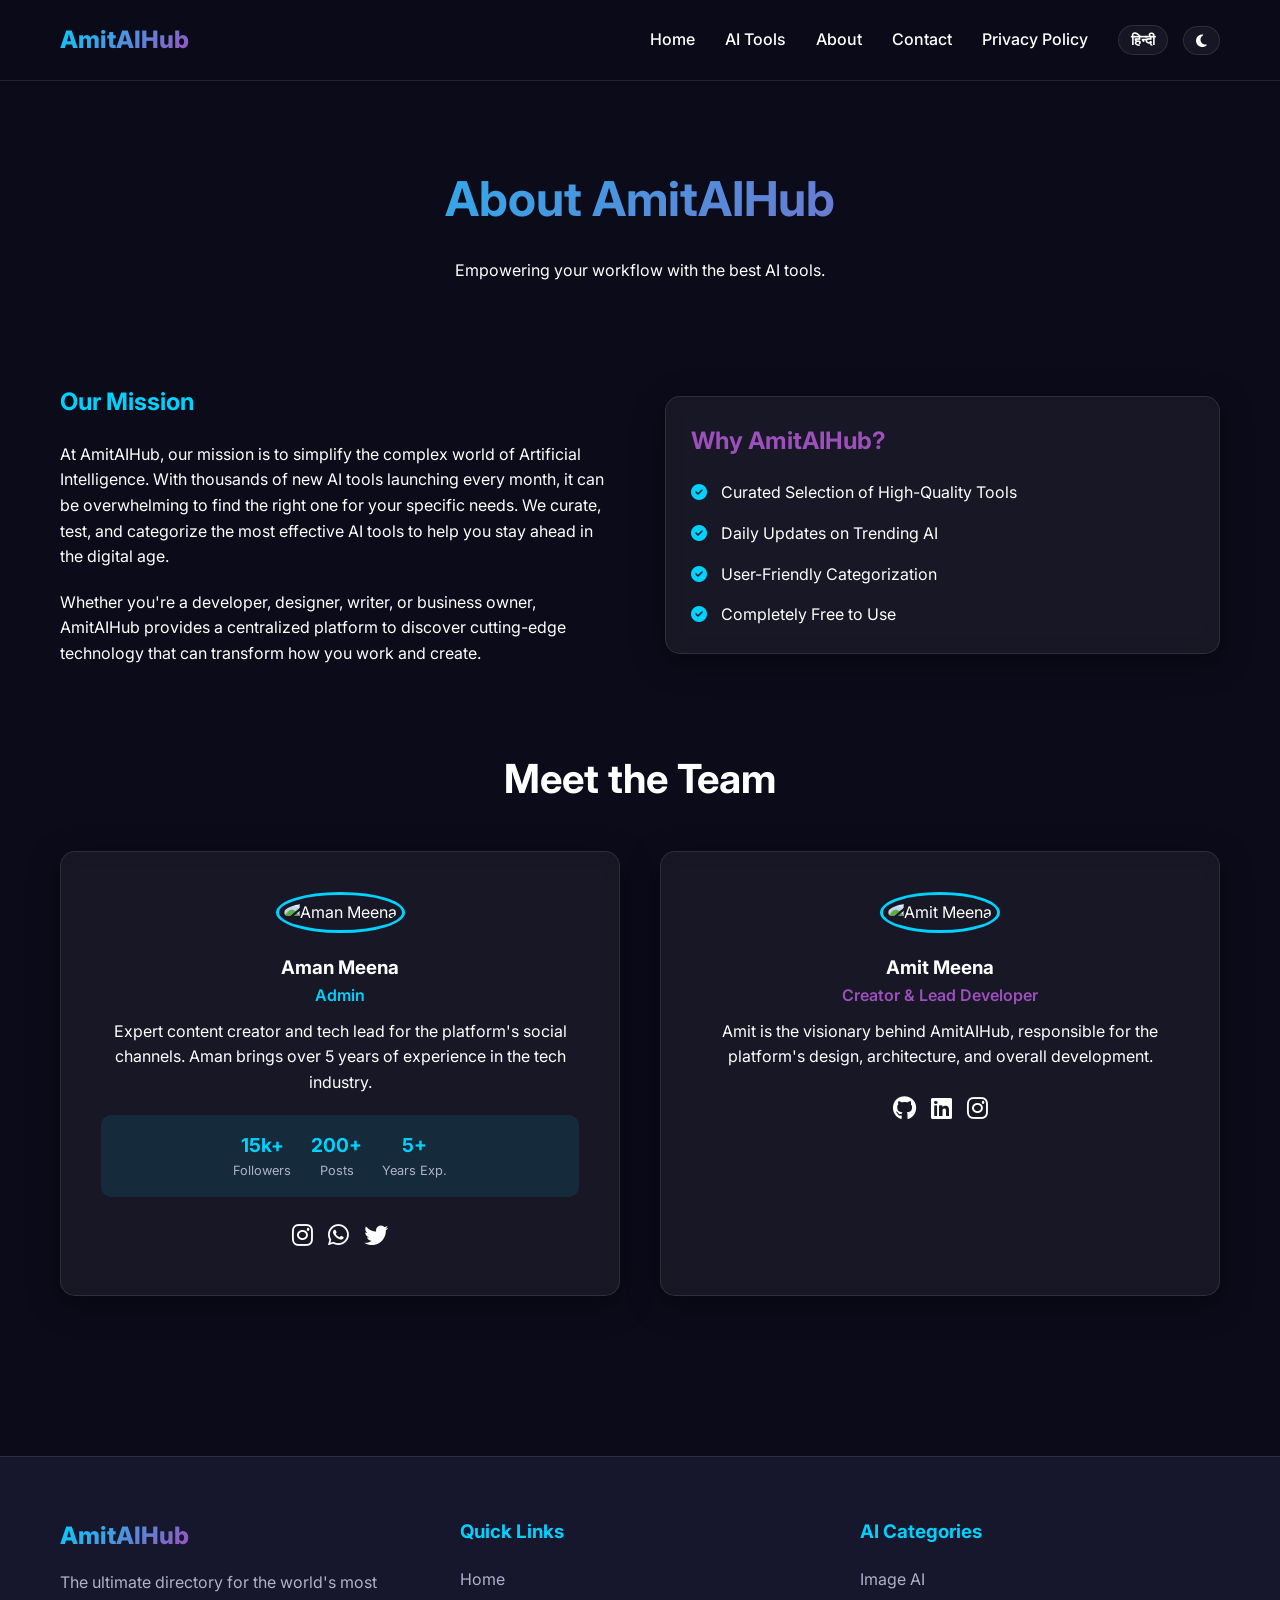
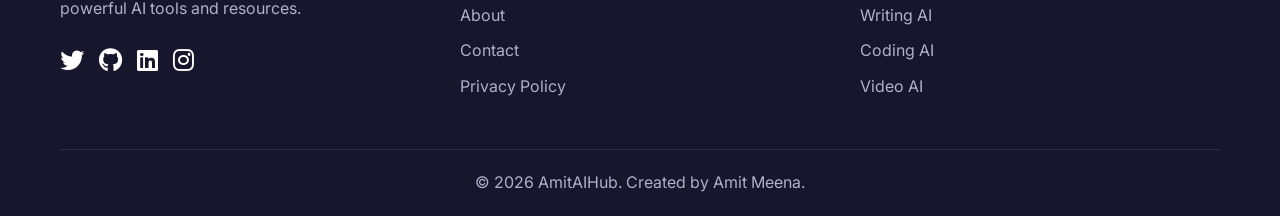
==== about.html @ 53f92e40 "feat: implement AmitAIHub platform with futuristic UI and bilingual support - Create 4-page director" ====
<!DOCTYPE html>
<html lang="en">
<head>
    <meta charset="UTF-8">
    <meta name="viewport" content="width=device-width, initial-scale=1.0">
    <title>About Us - AmitAIHub</title>
    <link rel="stylesheet" href="style.css">
    <link rel="stylesheet" href="https://cdnjs.cloudflare.com/ajax/libs/font-awesome/6.4.0/css/all.min.css">
    <link href="https://fonts.googleapis.com/css2?family=Inter:wght@400;500;600;700;800&display=swap" rel="stylesheet">
</head>
<body>
    <header>
        <div class="container">
            <nav>
                <a href="index.html" class="logo">AmitAIHub</a>
                <div class="nav-links" id="navLinks">
                    <a href="index.html" data-i18n="nav-home">Home</a>
                    <a href="index.html#tools" data-i18n="nav-tools">AI Tools</a>
                    <a href="about.html" data-i18n="nav-about">About</a>
                    <a href="contact.html" data-i18n="nav-contact">Contact</a>
                    <a href="privacy.html" data-i18n="nav-privacy">Privacy Policy</a>
                    <div class="nav-actions">
                        <button class="lang-toggle" id="langToggle">हिन्दी</button>
                        <button class="theme-toggle" id="themeToggle">
                            <i class="fas fa-moon"></i>
                        </button>
                    </div>
                </div>
                <button class="mobile-menu-btn" id="menuBtn">
                    <i class="fas fa-bars"></i>
                </button>
            </nav>
        </div>
    </header>

    <main>
        <section class="page-header">
            <div class="container">
                <h1 data-i18n="about-h1">About AmitAIHub</h1>
                <p data-i18n="about-p">Empowering your workflow with the best AI tools.</p>
            </div>
        </section>

        <section class="section-content">
            <div class="container">
                <div class="about-grid">
                    <div class="about-text">
                        <h2 style="margin-bottom: 20px; color: var(--accent-blue);" data-i18n="mission-h2">Our Mission</h2>
                        <p style="margin-bottom: 20px;" data-i18n="mission-p1">At AmitAIHub, our mission is to simplify the complex world of Artificial Intelligence. With thousands of new AI tools launching every month, it can be overwhelming to find the right one for your specific needs. We curate, test, and categorize the most effective AI tools to help you stay ahead in the digital age.</p>
                        <p data-i18n="mission-p2">Whether you're a developer, designer, writer, or business owner, AmitAIHub provides a centralized platform to discover cutting-edge technology that can transform how you work and create.</p>
                    </div>
                    <div class="glass-card">
                        <h2 style="margin-bottom: 20px; color: var(--accent-purple);" data-i18n="why-h2">Why AmitAIHub?</h2>
                        <ul style="list-style: none;">
                            <li style="margin-bottom: 15px;"><i class="fas fa-check-circle" style="color: var(--accent-blue); margin-right: 10px;"></i> <span data-i18n="why-li1">Curated Selection of High-Quality Tools</span></li>
                            <li style="margin-bottom: 15px;"><i class="fas fa-check-circle" style="color: var(--accent-blue); margin-right: 10px;"></i> <span data-i18n="why-li2">Daily Updates on Trending AI</span></li>
                            <li style="margin-bottom: 15px;"><i class="fas fa-check-circle" style="color: var(--accent-blue); margin-right: 10px;"></i> <span data-i18n="why-li3">User-Friendly Categorization</span></li>
                            <li><i class="fas fa-check-circle" style="color: var(--accent-blue); margin-right: 10px;"></i> <span data-i18n="why-li4">Completely Free to Use</span></li>
                        </ul>
                    </div>
                </div>

                <h2 style="text-align: center; margin-top: 80px; margin-bottom: 40px; font-size: 2.5rem;" data-i18n="creator-h2">Meet the Team</h2>
                <div class="team-grid">
                    <!-- Admin: Aman Meena -->
                    <div class="creator-card glass-card">
                        <img src="https://raw.githubusercontent.com/Amitmeena55/Aman-Meena-/main/Technical_01.jpg" alt="Aman Meena" class="creator-img">
                        <h3>Aman Meena</h3>
                        <p style="color: var(--accent-blue); font-weight: 600; margin-bottom: 10px;" data-i18n="admin-role">Admin</p>
                        <p>Expert content creator and tech lead for the platform's social channels. Aman brings over 5 years of experience in the tech industry.</p>
                        <div class="stats-box">
                            <div class="stat-item">
                                <strong>15k+</strong>
                                <span>Followers</span>
                            </div>
                            <div class="stat-item">
                                <strong>200+</strong>
                                <span>Posts</span>
                            </div>
                            <div class="stat-item">
                                <strong>5+</strong>
                                <span>Years Exp.</span>
                            </div>
                        </div>
                        <div class="social-icons" style="justify-content: center; margin-top: 20px;">
                            <a href="https://www.instagram.com/_technical_01?igsh=MTdydjJkbWl3Y3ppeg==" target="_blank"><i class="fab fa-instagram"></i></a>
                            <a href="https://whatsapp.com/channel/0029VaDFCbF9hXFDBUx8fe3E" target="_blank"><i class="fab fa-whatsapp"></i></a>
                            <a href="#"><i class="fab fa-twitter"></i></a>
                        </div>
                    </div>

                    <!-- Creator: Amit Meena -->
                    <div class="creator-card glass-card">
                        <img src="https://raw.githubusercontent.com/Amitmeena55/Aman-Meena-/main/Amit%20meena.jpg" alt="Amit Meena" class="creator-img">
                        <h3>Amit Meena</h3>
                        <p style="color: var(--accent-purple); font-weight: 600; margin-bottom: 10px;" data-i18n="creator-role">Creator & Lead Developer</p>
                        <p>Amit is the visionary behind AmitAIHub, responsible for the platform's design, architecture, and overall development.</p>
                        <div class="social-icons" style="justify-content: center; margin-top: 20px;">
                            <a href="#"><i class="fab fa-github"></i></a>
                            <a href="#"><i class="fab fa-linkedin"></i></a>
                            <a href="#"><i class="fab fa-instagram"></i></a>
                        </div>
                    </div>
                </div>
            </div>
        </section>
    </main>

    <footer>
        <div class="container">
            <div class="footer-content">
                <div class="footer-section">
                    <a href="index.html" class="logo">AmitAIHub</a>
                    <p style="margin-top: 15px; color: var(--text-muted);" data-i18n="footer-desc">The ultimate directory for the world's most powerful AI tools and resources.</p>
                    <div class="social-icons">
                        <a href="#"><i class="fab fa-twitter"></i></a>
                        <a href="#"><i class="fab fa-github"></i></a>
                        <a href="#"><i class="fab fa-linkedin"></i></a>
                        <a href="#"><i class="fab fa-instagram"></i></a>
                    </div>
                </div>
                <div class="footer-section">
                    <h3 data-i18n="footer-quick">Quick Links</h3>
                    <ul>
                        <li><a href="index.html" data-i18n="nav-home">Home</a></li>
                        <li><a href="about.html" data-i18n="nav-about">About Us</a></li>
                        <li><a href="contact.html" data-i18n="nav-contact">Contact Us</a></li>
                        <li><a href="privacy.html" data-i18n="nav-privacy">Privacy Policy</a></li>
                    </ul>
                </div>
                <div class="footer-section">
                    <h3 data-i18n="footer-categories">AI Categories</h3>
                    <ul>
                        <li><a href="index.html#tools" data-i18n="cat-image">Image AI</a></li>
                        <li><a href="index.html#tools" data-i18n="cat-writing">Writing AI</a></li>
                        <li><a href="index.html#tools" data-i18n="cat-coding">Coding AI</a></li>
                        <li><a href="index.html#tools" data-i18n="cat-video">Video AI</a></li>
                    </ul>
                </div>
            </div>
            <div class="copyright">
                <p data-i18n="copyright">© 2026 AmitAIHub. Created by Amit Meena.</p>
            </div>
        </div>
    </footer>

    <script src="script.js"></script>
</body>
</html>
---- style.css ----
:root {
    /* Dark Theme (Default) */
    --primary-bg-rgb: 11, 11, 26;
    --primary-bg: rgb(var(--primary-bg-rgb));
    --secondary-bg: #16162d;
    --accent-blue-rgb: 0, 210, 255;
    --accent-blue: rgb(var(--accent-blue-rgb));
    --accent-purple: #9d50bb;
    --text-main: #ffffff;
    --text-muted: #b0b0cc;
    --glass-bg: rgba(255, 255, 255, 0.05);
    --glass-border: rgba(255, 255, 255, 0.1);
    --card-shadow: 0 8px 32px 0 rgba(0, 0, 0, 0.37);
    --neon-gradient: linear-gradient(135deg, var(--accent-blue), var(--accent-purple));
    --transition: all 0.3s ease;
}

[data-theme="light"] {
    --primary-bg-rgb: 248, 249, 250;
    --primary-bg: rgb(var(--primary-bg-rgb));
    --secondary-bg: #ffffff;
    --accent-blue-rgb: 0, 123, 255;
    --accent-blue: rgb(var(--accent-blue-rgb));
    --accent-purple: #6f42c1;
    --text-main: #212529;
    --text-muted: #6c757d;
    --glass-bg: rgba(0, 0, 0, 0.05);
    --glass-border: rgba(0, 0, 0, 0.1);
    --card-shadow: 0 8px 32px 0 rgba(31, 38, 135, 0.15);
}

* {
    margin: 0;
    padding: 0;
    box-sizing: border-box;
    font-family: 'Inter', -apple-system, BlinkMacSystemFont, 'Segoe UI', Roboto, sans-serif;
}

html {
    scroll-behavior: smooth;
}

body {
    background-color: var(--primary-bg);
    color: var(--text-main);
    line-height: 1.6;
    transition: background-color 0.3s, color 0.3s;
    overflow-x: hidden;
}

/* Animations */
@keyframes fadeInUp {
    from {
        opacity: 0;
        transform: translateY(20px);
    }
    to {
        opacity: 1;
        transform: translateY(0);
    }
}

/* Utilities */
.container {
    max-width: 1200px;
    margin: 0 auto;
    padding: 0 20px;
}

.btn {
    padding: 10px 25px;
    border-radius: 50px;
    border: none;
    cursor: pointer;
    font-weight: 600;
    transition: var(--transition);
    text-decoration: none;
    display: inline-block;
}

.btn-primary {
    background: var(--neon-gradient);
    color: white;
}

.btn-primary:hover {
    box-shadow: 0 0 15px var(--accent-blue);
    transform: translateY(-2px);
}

.btn-outline {
    background: transparent;
    border: 2px solid var(--accent-blue);
    color: var(--accent-blue);
}

.btn-outline:hover {
    background: var(--accent-blue);
    color: white;
}

.glass-card {
    background: var(--glass-bg);
    backdrop-filter: blur(10px);
    -webkit-backdrop-filter: blur(10px);
    border: 1px solid var(--glass-border);
    border-radius: 15px;
    padding: 25px;
    box-shadow: var(--card-shadow);
    transition: var(--transition);
}

/* Navbar */
header {
    position: sticky;
    top: 0;
    z-index: 1000;
    background: rgba(var(--primary-bg-rgb), 0.8);
    backdrop-filter: blur(15px);
    -webkit-backdrop-filter: blur(15px);
    border-bottom: 1px solid var(--glass-border);
}

nav {
    height: 80px;
    display: flex;
    justify-content: space-between;
    align-items: center;
}

.logo {
    font-size: 1.5rem;
    font-weight: 800;
    background: var(--neon-gradient);
    -webkit-background-clip: text;
    -webkit-text-fill-color: transparent;
    text-decoration: none;
}

.nav-links {
    display: flex;
    gap: 30px;
    align-items: center;
}

.nav-links a {
    text-decoration: none;
    color: var(--text-main);
    font-weight: 500;
    transition: var(--transition);
}

.nav-links a:hover {
    color: var(--accent-blue);
}

.nav-actions {
    display: flex;
    align-items: center;
    gap: 15px;
}

.theme-toggle, .lang-toggle {
    background: var(--glass-bg);
    border: 1px solid var(--glass-border);
    color: var(--text-main);
    cursor: pointer;
    padding: 5px 12px;
    border-radius: 20px;
    font-size: 0.9rem;
    font-weight: 600;
    transition: var(--transition);
}

.theme-toggle:hover, .lang-toggle:hover {
    background: var(--accent-blue);
    color: white;
}

.mobile-menu-btn {
    display: none;
    font-size: 1.5rem;
    background: none;
    border: none;
    color: var(--text-main);
    cursor: pointer;
}

/* Footer */
footer {
    background: var(--secondary-bg);
    padding: 60px 0 20px;
    margin-top: 100px;
    border-top: 1px solid var(--glass-border);
}

.footer-content {
    display: grid;
    grid-template-columns: repeat(auto-fit, minmax(250px, 1fr));
    gap: 40px;
    margin-bottom: 40px;
}

.footer-section h3 {
    margin-bottom: 20px;
    color: var(--accent-blue);
}

.footer-section ul {
    list-style: none;
}

.footer-section ul li {
    margin-bottom: 10px;
}

.footer-section ul li a {
    color: var(--text-muted);
    text-decoration: none;
    transition: var(--transition);
}

.footer-section ul li a:hover {
    color: var(--accent-purple);
    padding-left: 5px;
}

.social-icons {
    display: flex;
    gap: 15px;
    margin-top: 20px;
}

.social-icons a {
    color: var(--text-main);
    font-size: 1.5rem;
    transition: var(--transition);
}

.social-icons a:hover {
    color: var(--accent-blue);
    transform: scale(1.2);
}

.copyright {
    text-align: center;
    padding-top: 20px;
    border-top: 1px solid var(--glass-border);
    color: var(--text-muted);
}

/* Hero Section */
.hero {
    padding: 100px 0 60px;
    text-align: center;
    background: radial-gradient(circle at center, rgba(157, 80, 187, 0.1) 0%, transparent 70%);
}

.hero h1 {
    font-size: 3.5rem;
    margin-bottom: 20px;
    animation: fadeInUp 0.8s ease-out;
}

.hero p {
    font-size: 1.2rem;
    color: var(--text-muted);
    max-width: 700px;
    margin: 0 auto 40px;
    animation: fadeInUp 1s ease-out;
}

/* Search Bar */
.search-container {
    max-width: 600px;
    margin: 0 auto 60px;
    position: relative;
    animation: fadeInUp 1.2s ease-out;
}

.search-container input {
    width: 100%;
    padding: 15px 25px;
    border-radius: 50px;
    border: 1px solid var(--glass-border);
    background: var(--glass-bg);
    color: var(--text-main);
    font-size: 1.1rem;
    outline: none;
    transition: var(--transition);
}

.search-container input:focus {
    border-color: var(--accent-blue);
    box-shadow: 0 0 15px rgba(0, 210, 255, 0.3);
}

/* Category Filter */
.categories {
    display: flex;
    flex-wrap: wrap;
    justify-content: center;
    gap: 10px;
    margin-bottom: 60px;
}

.category-btn {
    padding: 8px 15px;
    border-radius: 20px;
    border: 1px solid var(--glass-border);
    background: var(--glass-bg);
    color: var(--text-main);
    cursor: pointer;
    font-size: 0.9rem;
    transition: var(--transition);
}

.category-btn.active, .category-btn:hover {
    background: var(--neon-gradient);
    border-color: transparent;
    color: white;
}

/* Tool Grid */
.tool-grid {
    display: grid;
    grid-template-columns: repeat(auto-fill, minmax(300px, 1fr));
    gap: 30px;
    margin-bottom: 80px;
}

.tool-card {
    position: relative;
    overflow: hidden;
}

.tool-badge {
    position: absolute;
    top: 15px;
    right: 15px;
    padding: 4px 12px;
    border-radius: 20px;
    font-size: 0.8rem;
    font-weight: bold;
    text-transform: uppercase;
}

.badge-new { background: #28a745; color: white; }
.badge-trending { background: #ffc107; color: black; }

.tool-category {
    font-size: 0.85rem;
    color: var(--accent-blue);
    font-weight: 600;
    margin-bottom: 10px;
    display: block;
}

.tool-card h3 {
    margin-bottom: 15px;
}

.tool-card p {
    color: var(--text-muted);
    font-size: 0.95rem;
    margin-bottom: 20px;
}

/* Newsletter */
.newsletter {
    padding: 80px 0;
    text-align: center;
}

.newsletter-card {
    max-width: 800px;
    margin: 0 auto;
}

.newsletter-form {
    display: flex;
    gap: 10px;
    max-width: 500px;
    margin: 30px auto 0;
}

.newsletter-form input {
    flex: 1;
    padding: 12px 20px;
    border-radius: 50px;
    border: 1px solid var(--glass-border);
    background: var(--glass-bg);
    color: var(--text-main);
    outline: none;
}

/* Page Content */
.page-header {
    padding: 80px 0 40px;
    text-align: center;
}

.page-header h1 {
    font-size: 3rem;
    margin-bottom: 20px;
    background: var(--neon-gradient);
    -webkit-background-clip: text;
    -webkit-text-fill-color: transparent;
}

.section-content {
    padding: 60px 0;
}

/* About Page Styles */
.about-grid {
    display: grid;
    grid-template-columns: 1fr 1fr;
    gap: 50px;
    align-items: center;
}

.team-grid {
    display: grid;
    grid-template-columns: repeat(auto-fit, minmax(350px, 1fr));
    gap: 40px;
    margin-top: 40px;
}

.creator-card {
    text-align: center;
    padding: 40px;
}

.creator-img {
    width: 150px;
    height: 150px;
    border-radius: 50%;
    margin-bottom: 20px;
    border: 3px solid var(--accent-blue);
    padding: 5px;
    object-fit: cover;
}

.stats-box {
    display: flex;
    justify-content: center;
    gap: 20px;
    margin: 20px 0;
    padding: 15px;
    background: rgba(var(--accent-blue-rgb), 0.1);
    border-radius: 10px;
}

.stat-item {
    display: flex;
    flex-direction: column;
}

.stat-item strong {
    font-size: 1.2rem;
    color: var(--accent-blue);
}

.stat-item span {
    font-size: 0.8rem;
    color: var(--text-muted);
}

/* Contact Form */
.contact-container {
    display: grid;
    grid-template-columns: 1fr 1.5fr;
    gap: 40px;
}

.contact-info .info-item {
    margin-bottom: 20px;
    text-align: center;
}

.contact-info i {
    font-size: 1.5rem;
    color: var(--accent-blue);
    margin-bottom: 10px;
}

.contact-form .form-group {
    margin-bottom: 20px;
}

.contact-form label {
    display: block;
    margin-bottom: 8px;
    font-weight: 500;
}

.contact-form input,
.contact-form textarea {
    width: 100%;
    padding: 12px 15px;
    border-radius: 8px;
    border: 1px solid var(--glass-border);
    background: var(--glass-bg);
    color: var(--text-main);
    outline: none;
}

.contact-form textarea {
    height: 150px;
    resize: vertical;
}

/* Responsive */
@media (max-width: 992px) {
    .about-grid {
        grid-template-columns: 1fr;
    }
}

@media (max-width: 768px) {
    .nav-links {
        display: none;
        position: absolute;
        top: 80px;
        left: 0;
        width: 100%;
        background: var(--primary-bg);
        flex-direction: column;
        padding: 20px;
        border-bottom: 1px solid var(--glass-border);
        gap: 20px;
    }

    .nav-links.active {
        display: flex;
    }

    .mobile-menu-btn {
        display: block;
    }

    .hero h1 {
        font-size: 2.5rem;
    }

    .contact-container {
        grid-template-columns: 1fr;
    }

    .newsletter-form {
        flex-direction: column;
    }

    .newsletter-form button {
        width: 100%;
    }

    .team-grid {
        grid-template-columns: 1fr;
    }
}
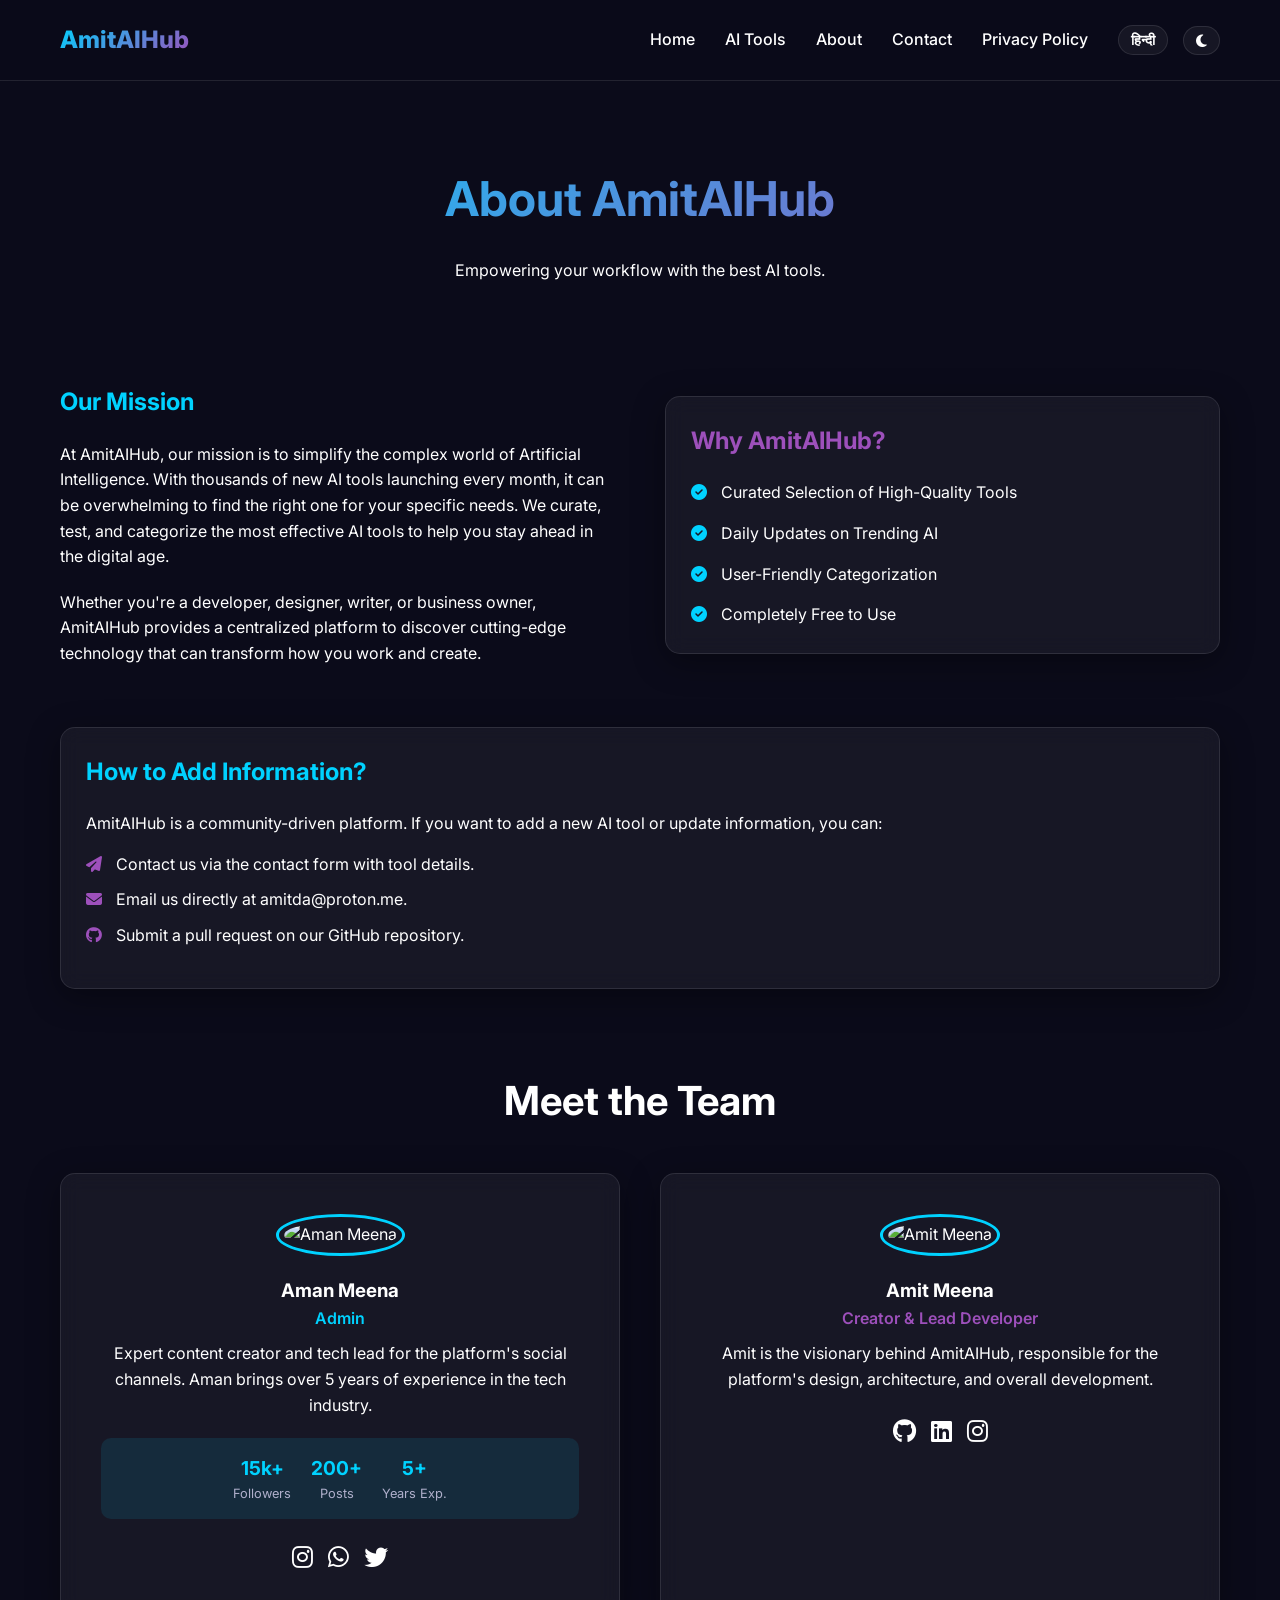
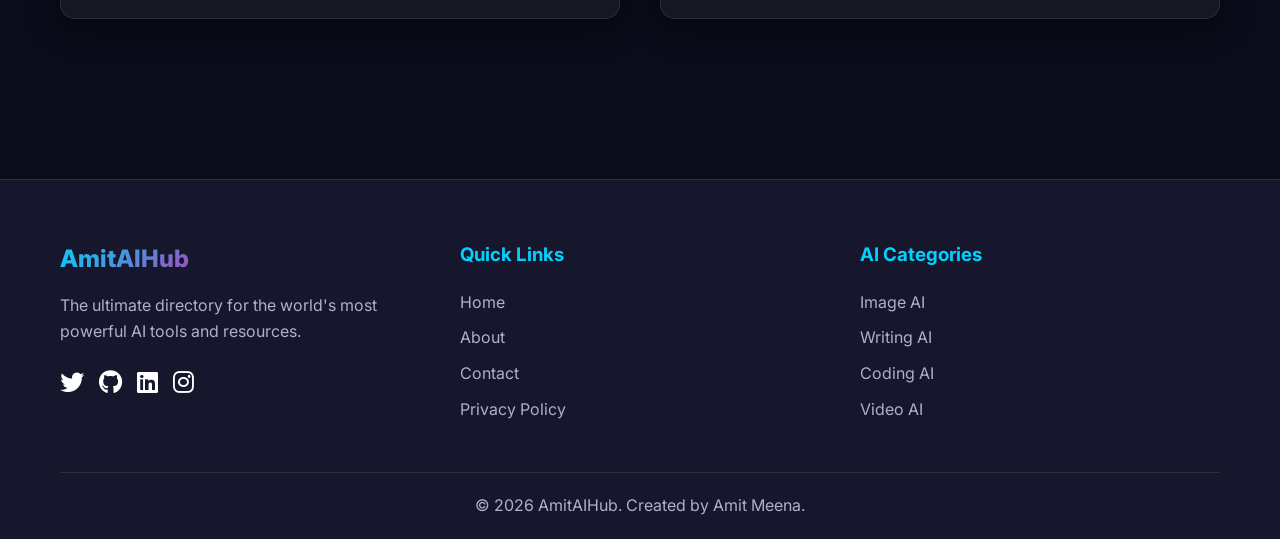
==== commit 3490bae6: "feat: update contact info, social links, and add reviews section - Update official contact details: " ====
--- a/about.html
+++ b/about.html
@@ -60,6 +60,16 @@
                     </div>
                 </div>
 
+                <div class="glass-card" style="margin-top: 60px;">
+                    <h2 style="margin-bottom: 20px; color: var(--accent-blue);" data-i18n="how-it-works-h2">How to Add Information?</h2>
+                    <p style="margin-bottom: 15px;" data-i18n="how-it-works-p1">AmitAIHub is a community-driven platform. If you want to add a new AI tool or update information, you can:</p>
+                    <ul style="list-style: none; margin-bottom: 15px;">
+                        <li style="margin-bottom: 10px;"><i class="fas fa-paper-plane" style="color: var(--accent-purple); margin-right: 10px;"></i> <span data-i18n="how-it-works-li1">Contact us via the contact form with tool details.</span></li>
+                        <li style="margin-bottom: 10px;"><i class="fas fa-envelope" style="color: var(--accent-purple); margin-right: 10px;"></i> <span data-i18n="how-it-works-li2">Email us directly at amitda@proton.me.</span></li>
+                        <li><i class="fab fa-github" style="color: var(--accent-purple); margin-right: 10px;"></i> <span data-i18n="how-it-works-li3">Submit a pull request on our GitHub repository.</span></li>
+                    </ul>
+                </div>
+
                 <h2 style="text-align: center; margin-top: 80px; margin-bottom: 40px; font-size: 2.5rem;" data-i18n="creator-h2">Meet the Team</h2>
                 <div class="team-grid">
                     <!-- Admin: Aman Meena -->
@@ -83,7 +93,7 @@
                             </div>
                         </div>
                         <div class="social-icons" style="justify-content: center; margin-top: 20px;">
-                            <a href="https://www.instagram.com/_technical_01?igsh=MTdydjJkbWl3Y3ppeg==" target="_blank"><i class="fab fa-instagram"></i></a>
+                            <a href="https://www.instagram.com/_.aman_x01___?igsh=MWhmaTdlM3J3bTF6dg==" target="_blank"><i class="fab fa-instagram"></i></a>
                             <a href="https://whatsapp.com/channel/0029VaDFCbF9hXFDBUx8fe3E" target="_blank"><i class="fab fa-whatsapp"></i></a>
                             <a href="#"><i class="fab fa-twitter"></i></a>
                         </div>
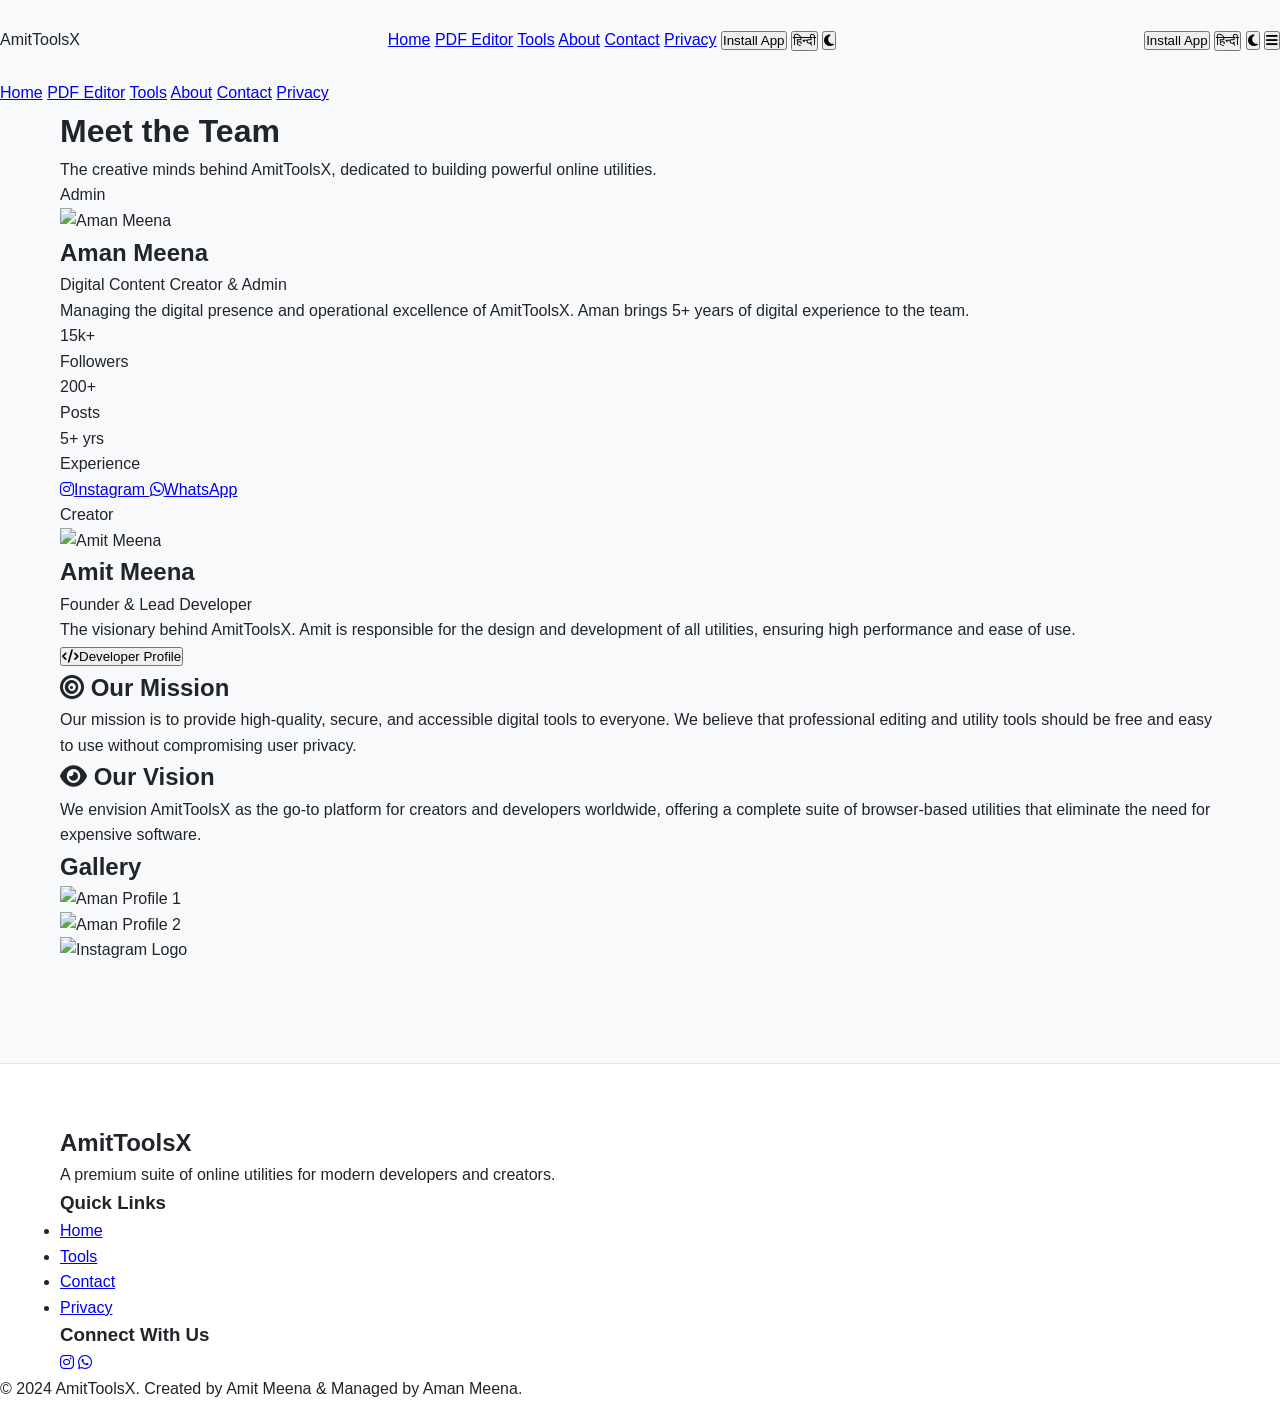
==== commit 419352d0: "feat: enhance AmitToolsX with PWA support and How-It-Works section - Removed all "Pro Feature" and "" ====
--- a/about.html
+++ b/about.html
@@ -3,157 +3,200 @@
 <head>
     <meta charset="UTF-8">
     <meta name="viewport" content="width=device-width, initial-scale=1.0">
-    <title>About Us - AmitAIHub</title>
+    <title>About Us - AmitToolsX</title>
+    <script src="https://cdn.tailwindcss.com"></script>
+    <link rel="stylesheet" href="https://cdnjs.cloudflare.com/ajax/libs/font-awesome/6.4.0/css/all.min.css">
     <link rel="stylesheet" href="style.css">
-    <link rel="stylesheet" href="https://cdnjs.cloudflare.com/ajax/libs/font-awesome/6.4.0/css/all.min.css">
-    <link href="https://fonts.googleapis.com/css2?family=Inter:wght@400;500;600;700;800&display=swap" rel="stylesheet">
+    <link rel="manifest" href="manifest.json">
 </head>
-<body>
-    <header>
-        <div class="container">
-            <nav>
-                <a href="index.html" class="logo">AmitAIHub</a>
-                <div class="nav-links" id="navLinks">
-                    <a href="index.html" data-i18n="nav-home">Home</a>
-                    <a href="index.html#tools" data-i18n="nav-tools">AI Tools</a>
-                    <a href="about.html" data-i18n="nav-about">About</a>
-                    <a href="contact.html" data-i18n="nav-contact">Contact</a>
-                    <a href="privacy.html" data-i18n="nav-privacy">Privacy Policy</a>
-                    <div class="nav-actions">
-                        <button class="lang-toggle" id="langToggle">हिन्दी</button>
-                        <button class="theme-toggle" id="themeToggle">
-                            <i class="fas fa-moon"></i>
-                        </button>
-                    </div>
-                </div>
-                <button class="mobile-menu-btn" id="menuBtn">
-                    <i class="fas fa-bars"></i>
-                </button>
-            </nav>
-        </div>
-    </header>
-
-    <main>
-        <section class="page-header">
-            <div class="container">
-                <h1 data-i18n="about-h1">About AmitAIHub</h1>
-                <p data-i18n="about-p">Empowering your workflow with the best AI tools.</p>
-            </div>
-        </section>
-
-        <section class="section-content">
-            <div class="container">
-                <div class="about-grid">
-                    <div class="about-text">
-                        <h2 style="margin-bottom: 20px; color: var(--accent-blue);" data-i18n="mission-h2">Our Mission</h2>
-                        <p style="margin-bottom: 20px;" data-i18n="mission-p1">At AmitAIHub, our mission is to simplify the complex world of Artificial Intelligence. With thousands of new AI tools launching every month, it can be overwhelming to find the right one for your specific needs. We curate, test, and categorize the most effective AI tools to help you stay ahead in the digital age.</p>
-                        <p data-i18n="mission-p2">Whether you're a developer, designer, writer, or business owner, AmitAIHub provides a centralized platform to discover cutting-edge technology that can transform how you work and create.</p>
-                    </div>
-                    <div class="glass-card">
-                        <h2 style="margin-bottom: 20px; color: var(--accent-purple);" data-i18n="why-h2">Why AmitAIHub?</h2>
-                        <ul style="list-style: none;">
-                            <li style="margin-bottom: 15px;"><i class="fas fa-check-circle" style="color: var(--accent-blue); margin-right: 10px;"></i> <span data-i18n="why-li1">Curated Selection of High-Quality Tools</span></li>
-                            <li style="margin-bottom: 15px;"><i class="fas fa-check-circle" style="color: var(--accent-blue); margin-right: 10px;"></i> <span data-i18n="why-li2">Daily Updates on Trending AI</span></li>
-                            <li style="margin-bottom: 15px;"><i class="fas fa-check-circle" style="color: var(--accent-blue); margin-right: 10px;"></i> <span data-i18n="why-li3">User-Friendly Categorization</span></li>
-                            <li><i class="fas fa-check-circle" style="color: var(--accent-blue); margin-right: 10px;"></i> <span data-i18n="why-li4">Completely Free to Use</span></li>
-                        </ul>
-                    </div>
-                </div>
-
-                <div class="glass-card" style="margin-top: 60px;">
-                    <h2 style="margin-bottom: 20px; color: var(--accent-blue);" data-i18n="how-it-works-h2">How to Add Information?</h2>
-                    <p style="margin-bottom: 15px;" data-i18n="how-it-works-p1">AmitAIHub is a community-driven platform. If you want to add a new AI tool or update information, you can:</p>
-                    <ul style="list-style: none; margin-bottom: 15px;">
-                        <li style="margin-bottom: 10px;"><i class="fas fa-paper-plane" style="color: var(--accent-purple); margin-right: 10px;"></i> <span data-i18n="how-it-works-li1">Contact us via the contact form with tool details.</span></li>
-                        <li style="margin-bottom: 10px;"><i class="fas fa-envelope" style="color: var(--accent-purple); margin-right: 10px;"></i> <span data-i18n="how-it-works-li2">Email us directly at amitda@proton.me.</span></li>
-                        <li><i class="fab fa-github" style="color: var(--accent-purple); margin-right: 10px;"></i> <span data-i18n="how-it-works-li3">Submit a pull request on our GitHub repository.</span></li>
-                    </ul>
-                </div>
-
-                <h2 style="text-align: center; margin-top: 80px; margin-bottom: 40px; font-size: 2.5rem;" data-i18n="creator-h2">Meet the Team</h2>
-                <div class="team-grid">
-                    <!-- Admin: Aman Meena -->
-                    <div class="creator-card glass-card">
-                        <img src="https://raw.githubusercontent.com/Amitmeena55/Aman-Meena-/main/Technical_01.jpg" alt="Aman Meena" class="creator-img">
-                        <h3>Aman Meena</h3>
-                        <p style="color: var(--accent-blue); font-weight: 600; margin-bottom: 10px;" data-i18n="admin-role">Admin</p>
-                        <p>Expert content creator and tech lead for the platform's social channels. Aman brings over 5 years of experience in the tech industry.</p>
-                        <div class="stats-box">
-                            <div class="stat-item">
-                                <strong>15k+</strong>
-                                <span>Followers</span>
+<body class="text-white font-sans bg-about">
+    <!-- Navigation -->
+    <nav class="glass sticky top-0 z-50 px-6 py-4 flex justify-between items-center">
+        <div class="text-2xl font-bold tracking-wider">AmitToolsX</div>
+        <div class="hidden md:flex items-center space-x-8 text-lg">
+            <a href="index.html" class="hover:text-blue-300 transition-colors" data-i18n="navHome">Home</a>
+            <a href="pdf-editor.html" class="hover:text-blue-300 transition-colors" data-i18n="navPDF">PDF Editor</a>
+            <a href="tools.html" class="hover:text-blue-300 transition-colors" data-i18n="navTools">Tools</a>
+            <a href="about.html" class="hover:text-blue-300 transition-colors text-blue-300 font-bold" data-i18n="navAbout">About</a>
+            <a href="contact.html" class="hover:text-blue-300 transition-colors" data-i18n="navContact">Contact</a>
+            <a href="privacy.html" class="hover:text-blue-300 transition-colors" data-i18n="navPrivacy">Privacy</a>
+            <button class="install-app-btn hidden px-3 py-1 bg-blue-600 rounded-lg text-sm font-bold hover:bg-blue-700 transition-all mr-4" data-i18n="installApp">Install App</button>
+            <button id="lang-toggle" class="px-3 py-1 bg-white/10 rounded-lg text-sm font-bold hover:bg-white/20 transition-all">हिन्दी</button>
+            <button id="theme-toggle" class="p-2 rounded-full hover:bg-white/10 transition-colors text-xl">
+                <i class="fas fa-moon" id="theme-icon"></i>
+            </button>
+        </div>
+        <div class="flex items-center space-x-4 md:hidden">
+            <button class="install-app-btn hidden px-3 py-1 bg-blue-600 rounded-lg text-sm font-bold mr-2" data-i18n="installApp">Install App</button>
+            <button id="lang-toggle-mobile" class="px-3 py-1 bg-white/10 rounded-lg text-sm font-bold">हिन्दी</button>
+            <button id="theme-toggle-mobile" class="p-2 rounded-full hover:bg-white/10 transition-colors text-xl">
+                <i class="fas fa-moon" id="theme-icon-mobile"></i>
+            </button>
+            <button id="menu-btn" class="text-3xl focus:outline-none">
+                <i class="fas fa-bars"></i>
+            </button>
+        </div>
+    </nav>
+
+    <!-- Mobile Menu -->
+    <div id="mobile-menu" class="hidden glass fixed top-16 left-0 w-full p-6 flex-col space-y-4 z-40 md:hidden">
+        <a href="index.html" class="hover:text-blue-300 transition-colors" data-i18n="navHome">Home</a>
+        <a href="pdf-editor.html" class="hover:text-blue-300 transition-colors" data-i18n="navPDF">PDF Editor</a>
+        <a href="tools.html" class="hover:text-blue-300 transition-colors" data-i18n="navTools">Tools</a>
+        <a href="about.html" class="hover:text-blue-300 transition-colors" data-i18n="navAbout">About</a>
+        <a href="contact.html" class="hover:text-blue-300 transition-colors" data-i18n="navContact">Contact</a>
+        <a href="privacy.html" class="hover:text-blue-300 transition-colors" data-i18n="navPrivacy">Privacy</a>
+    </div>
+
+    <main class="container mx-auto px-6 py-20">
+        <div class="text-center mb-20">
+            <h1 class="text-5xl md:text-7xl font-extrabold mb-6" data-i18n="aboutTitle">Meet the Team</h1>
+            <p class="text-2xl text-gray-200 max-w-2xl mx-auto" data-i18n="aboutSub">The creative minds behind AmitToolsX, dedicated to building powerful online utilities.</p>
+        </div>
+
+        <div class="grid grid-cols-1 lg:grid-cols-2 gap-16">
+            <!-- Aman Meena (Admin) -->
+            <div class="glass p-10 rounded-3xl profile-card transition-all duration-500 shadow-2xl relative overflow-hidden group">
+                <div class="absolute top-0 right-0 p-4">
+                    <span class="bg-blue-600 text-xs font-bold px-3 py-1 rounded-full uppercase tracking-widest">Admin</span>
+                </div>
+                <div class="flex flex-col md:flex-row items-center gap-8">
+                    <div class="w-48 h-48 rounded-full overflow-hidden border-4 border-blue-500/50 shadow-lg shrink-0">
+                        <img src="https://raw.githubusercontent.com/Amitmeena55/Aman-Meena-/main/Technical_01.jpg" alt="Aman Meena" class="w-full h-full object-cover profile-img transition-transform duration-500">
+                    </div>
+                    <div>
+                        <h2 class="text-3xl font-bold mb-2">Aman Meena</h2>
+                        <p class="text-blue-400 font-medium mb-4">Digital Content Creator & Admin</p>
+                        <p class="text-gray-300 leading-relaxed mb-6">
+                            Managing the digital presence and operational excellence of AmitToolsX. Aman brings 5+ years of digital experience to the team.
+                        </p>
+                        <div class="grid grid-cols-3 gap-4 mb-6 text-center">
+                            <div class="bg-white/10 rounded-xl p-2">
+                                <div class="text-xl font-bold text-blue-300">15k+</div>
+                                <div class="text-[10px] uppercase tracking-tighter" data-i18n="followers">Followers</div>
                             </div>
-                            <div class="stat-item">
-                                <strong>200+</strong>
-                                <span>Posts</span>
+                            <div class="bg-white/10 rounded-xl p-2">
+                                <div class="text-xl font-bold text-blue-300">200+</div>
+                                <div class="text-[10px] uppercase tracking-tighter" data-i18n="posts">Posts</div>
                             </div>
-                            <div class="stat-item">
-                                <strong>5+</strong>
-                                <span>Years Exp.</span>
+                            <div class="bg-white/10 rounded-xl p-2">
+                                <div class="text-xl font-bold text-blue-300">5+ yrs</div>
+                                <div class="text-[10px] uppercase tracking-tighter" data-i18n="experience">Experience</div>
                             </div>
                         </div>
-                        <div class="social-icons" style="justify-content: center; margin-top: 20px;">
-                            <a href="https://www.instagram.com/_.aman_x01___?igsh=MWhmaTdlM3J3bTF6dg==" target="_blank"><i class="fab fa-instagram"></i></a>
-                            <a href="https://whatsapp.com/channel/0029VaDFCbF9hXFDBUx8fe3E" target="_blank"><i class="fab fa-whatsapp"></i></a>
-                            <a href="#"><i class="fab fa-twitter"></i></a>
+                        <div class="flex space-x-4">
+                            <a href="https://www.instagram.com/_technical_01?igsh=MTdydjJkbWl3Y3ppeg==" target="_blank" class="bg-pink-600 hover:bg-pink-700 px-4 py-2 rounded-lg text-sm font-bold transition-colors">
+                                <i class="fab fa-instagram mr-2"></i>Instagram
+                            </a>
+                            <a href="https://whatsapp.com/channel/0029VaDFCbF9hXFDBUx8fe3E" target="_blank" class="bg-green-600 hover:bg-green-700 px-4 py-2 rounded-lg text-sm font-bold transition-colors">
+                                <i class="fab fa-whatsapp mr-2"></i>WhatsApp
+                            </a>
                         </div>
                     </div>
-
-                    <!-- Creator: Amit Meena -->
-                    <div class="creator-card glass-card">
-                        <img src="https://raw.githubusercontent.com/Amitmeena55/Aman-Meena-/main/Amit%20meena.jpg" alt="Amit Meena" class="creator-img">
-                        <h3>Amit Meena</h3>
-                        <p style="color: var(--accent-purple); font-weight: 600; margin-bottom: 10px;" data-i18n="creator-role">Creator & Lead Developer</p>
-                        <p>Amit is the visionary behind AmitAIHub, responsible for the platform's design, architecture, and overall development.</p>
-                        <div class="social-icons" style="justify-content: center; margin-top: 20px;">
-                            <a href="#"><i class="fab fa-github"></i></a>
-                            <a href="#"><i class="fab fa-linkedin"></i></a>
-                            <a href="#"><i class="fab fa-instagram"></i></a>
+                </div>
+            </div>
+
+            <!-- Amit Meena (Creator) -->
+            <div class="glass p-10 rounded-3xl profile-card transition-all duration-500 shadow-2xl relative overflow-hidden group">
+                <div class="absolute top-0 right-0 p-4">
+                    <span class="bg-purple-600 text-xs font-bold px-3 py-1 rounded-full uppercase tracking-widest">Creator</span>
+                </div>
+                <div class="flex flex-col md:flex-row items-center gap-8">
+                    <div class="w-48 h-48 rounded-full overflow-hidden border-4 border-purple-500/50 shadow-lg shrink-0">
+                        <img src="https://raw.githubusercontent.com/Amitmeena55/Aman-Meena-/main/Amit%20meena.jpg" alt="Amit Meena" class="w-full h-full object-cover profile-img transition-transform duration-500">
+                    </div>
+                    <div>
+                        <h2 class="text-3xl font-bold mb-2">Amit Meena</h2>
+                        <p class="text-purple-400 font-medium mb-4">Founder & Lead Developer</p>
+                        <p class="text-gray-300 leading-relaxed mb-6">
+                            The visionary behind AmitToolsX. Amit is responsible for the design and development of all utilities, ensuring high performance and ease of use.
+                        </p>
+                        <div class="flex space-x-4">
+                            <button class="bg-purple-600 hover:bg-purple-700 px-4 py-2 rounded-lg text-sm font-bold transition-colors">
+                                <i class="fas fa-code mr-2"></i>Developer Profile
+                            </button>
                         </div>
                     </div>
                 </div>
             </div>
-        </section>
+        </div>
+
+        <!-- Mission & Vision -->
+        <div class="grid grid-cols-1 md:grid-cols-2 gap-12 mt-32">
+            <div class="glass p-12 rounded-3xl border border-white/10 hover:border-blue-400/30 transition-all">
+                <h2 class="text-3xl font-bold mb-6 flex items-center">
+                    <i class="fas fa-bullseye text-blue-400 mr-4"></i>
+                    <span data-i18n="missionTitle">Our Mission</span>
+                </h2>
+                <p class="text-gray-300 text-lg leading-relaxed" data-i18n="missionText">
+                    Our mission is to provide high-quality, secure, and accessible digital tools to everyone. We believe that professional editing and utility tools should be free and easy to use without compromising user privacy.
+                </p>
+            </div>
+            <div class="glass p-12 rounded-3xl border border-white/10 hover:border-purple-400/30 transition-all">
+                <h2 class="text-3xl font-bold mb-6 flex items-center">
+                    <i class="fas fa-eye text-purple-400 mr-4"></i>
+                    <span data-i18n="visionTitle">Our Vision</span>
+                </h2>
+                <p class="text-gray-300 text-lg leading-relaxed" data-i18n="visionText">
+                    We envision AmitToolsX as the go-to platform for creators and developers worldwide, offering a complete suite of browser-based utilities that eliminate the need for expensive software.
+                </p>
+            </div>
+        </div>
+
+        <!-- Additional Images Grid -->
+        <div class="mt-32">
+            <h2 class="text-4xl font-bold text-center mb-12">Gallery</h2>
+            <div class="grid grid-cols-1 md:grid-cols-3 gap-6">
+                <div class="glass p-2 rounded-2xl overflow-hidden aspect-square">
+                    <img src="https://raw.githubusercontent.com/Amitmeena55/Aman-Meena-/main/aman1.jpg" alt="Aman Profile 1" class="w-full h-full object-cover rounded-xl hover:scale-110 transition-transform duration-700">
+                </div>
+                <div class="glass p-2 rounded-2xl overflow-hidden aspect-square">
+                    <img src="https://raw.githubusercontent.com/Amitmeena55/Aman-Meena-/main/aman3.jpg" alt="Aman Profile 2" class="w-full h-full object-cover rounded-xl hover:scale-110 transition-transform duration-700">
+                </div>
+                <div class="glass p-2 rounded-2xl overflow-hidden aspect-square">
+                    <img src="https://raw.githubusercontent.com/Amitmeena55/Aman-Meena-/main/Aman.jpg" alt="Instagram Logo" class="w-full h-full object-cover rounded-xl hover:scale-110 transition-transform duration-700">
+                </div>
+            </div>
+        </div>
     </main>
 
-    <footer>
-        <div class="container">
-            <div class="footer-content">
-                <div class="footer-section">
-                    <a href="index.html" class="logo">AmitAIHub</a>
-                    <p style="margin-top: 15px; color: var(--text-muted);" data-i18n="footer-desc">The ultimate directory for the world's most powerful AI tools and resources.</p>
-                    <div class="social-icons">
-                        <a href="#"><i class="fab fa-twitter"></i></a>
-                        <a href="#"><i class="fab fa-github"></i></a>
-                        <a href="#"><i class="fab fa-linkedin"></i></a>
-                        <a href="#"><i class="fab fa-instagram"></i></a>
-                    </div>
-                </div>
-                <div class="footer-section">
-                    <h3 data-i18n="footer-quick">Quick Links</h3>
-                    <ul>
-                        <li><a href="index.html" data-i18n="nav-home">Home</a></li>
-                        <li><a href="about.html" data-i18n="nav-about">About Us</a></li>
-                        <li><a href="contact.html" data-i18n="nav-contact">Contact Us</a></li>
-                        <li><a href="privacy.html" data-i18n="nav-privacy">Privacy Policy</a></li>
-                    </ul>
-                </div>
-                <div class="footer-section">
-                    <h3 data-i18n="footer-categories">AI Categories</h3>
-                    <ul>
-                        <li><a href="index.html#tools" data-i18n="cat-image">Image AI</a></li>
-                        <li><a href="index.html#tools" data-i18n="cat-writing">Writing AI</a></li>
-                        <li><a href="index.html#tools" data-i18n="cat-coding">Coding AI</a></li>
-                        <li><a href="index.html#tools" data-i18n="cat-video">Video AI</a></li>
-                    </ul>
-                </div>
-            </div>
-            <div class="copyright">
-                <p data-i18n="copyright">© 2026 AmitAIHub. Created by Amit Meena.</p>
-            </div>
+    <!-- Footer -->
+    <footer class="glass mt-20 py-10 px-6">
+        <div class="container mx-auto grid grid-cols-1 md:grid-cols-3 gap-12 text-center md:text-left">
+            <div>
+                <h2 class="text-2xl font-bold mb-4">AmitToolsX</h2>
+                <p class="text-gray-300" data-i18n="footerAbout">A premium suite of online utilities for modern developers and creators.</p>
+            </div>
+            <div>
+                <h3 class="text-lg font-bold mb-4" data-i18n="footerLinks">Quick Links</h3>
+                <ul class="space-y-2 text-gray-300">
+                    <li><a href="index.html" class="hover:text-white" data-i18n="navHome">Home</a></li>
+                    <li><a href="tools.html" class="hover:text-white" data-i18n="navTools">Tools</a></li>
+                    <li><a href="contact.html" class="hover:text-white" data-i18n="navContact">Contact</a></li>
+                    <li><a href="privacy.html" class="hover:text-white" data-i18n="navPrivacy">Privacy</a></li>
+                </ul>
+            </div>
+            <div>
+                <h3 class="text-lg font-bold mb-4" data-i18n="footerConnect">Connect With Us</h3>
+                <div class="flex justify-center md:justify-start space-x-6 text-2xl">
+                    <a href="https://www.instagram.com/_technical_01?igsh=MTdydjJkbWl3Y3ppeg==" target="_blank" class="hover:text-pink-400 transition-colors"><i class="fab fa-instagram"></i></a>
+                    <a href="https://whatsapp.com/channel/0029VaDFCbF9hXFDBUx8fe3E" target="_blank" class="hover:text-green-400 transition-colors"><i class="fab fa-whatsapp"></i></a>
+                </div>
+            </div>
+        </div>
+        <div class="border-t border-white/10 mt-10 pt-6 text-center text-gray-400 text-sm">
+            &copy; 2024 AmitToolsX. <span data-i18n="footerCreatedBy">Created by</span> <span class="text-white font-bold">Amit Meena</span> & <span data-i18n="footerManagedBy">Managed by</span> <span class="text-white font-bold">Aman Meena</span>.
         </div>
     </footer>
 
     <script src="script.js"></script>
+    <script>
+        const menuBtn = document.getElementById('menu-btn');
+        const mobileMenu = document.getElementById('mobile-menu');
+        menuBtn.addEventListener('click', () => {
+            mobileMenu.classList.toggle('hidden');
+            mobileMenu.classList.toggle('flex');
+        });
+    </script>
 </body>
 </html>
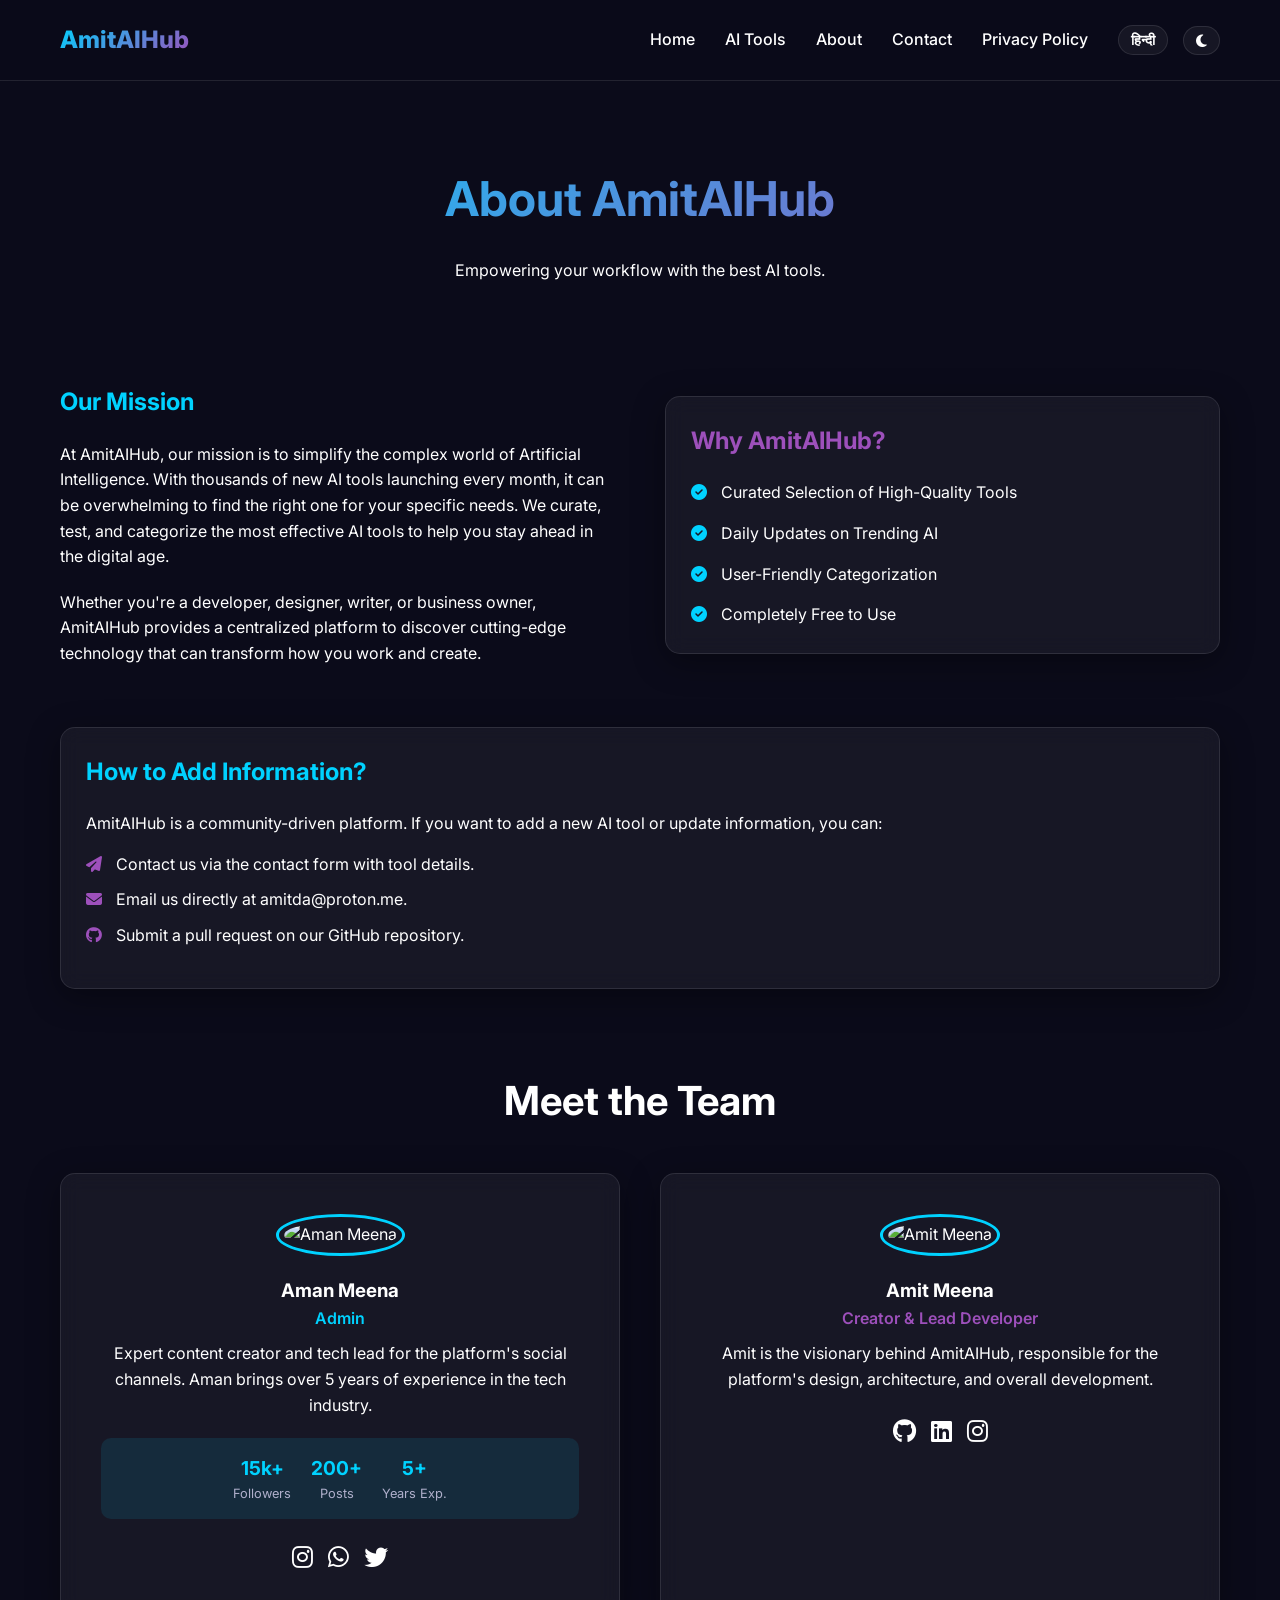
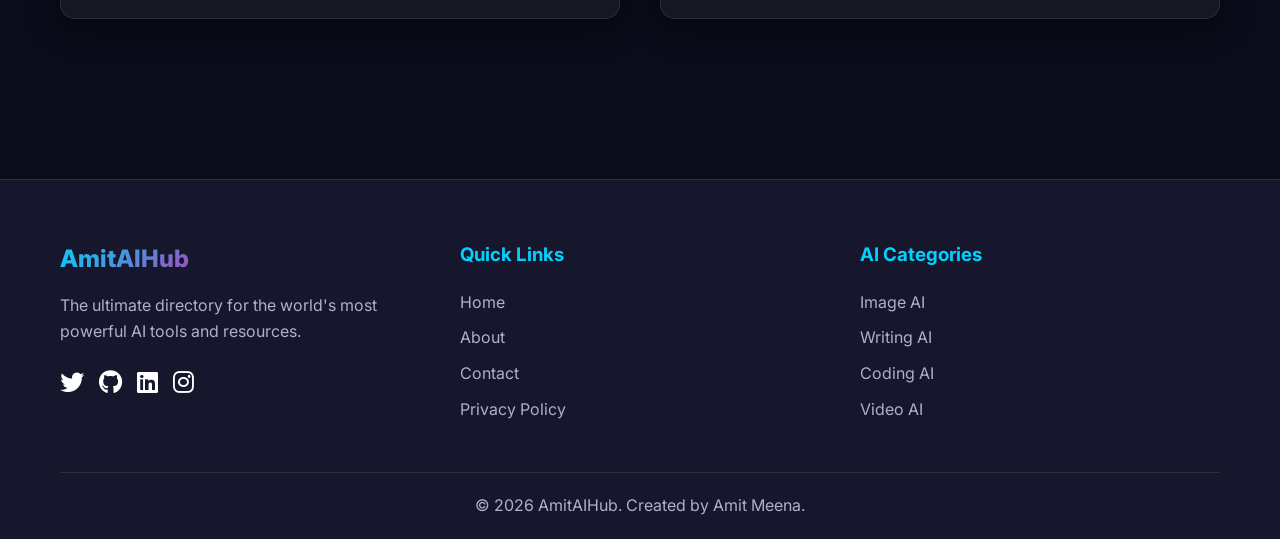
==== commit 53072ca8: "feat: implement PWA features and performance optimizations - Add manifest.json for app metadata and " ====
--- a/about.html
+++ b/about.html
@@ -3,200 +3,158 @@
 <head>
     <meta charset="UTF-8">
     <meta name="viewport" content="width=device-width, initial-scale=1.0">
-    <title>About Us - AmitToolsX</title>
-    <script src="https://cdn.tailwindcss.com"></script>
+    <title>About Us - AmitAIHub</title>
+    <link rel="stylesheet" href="style.css">
     <link rel="stylesheet" href="https://cdnjs.cloudflare.com/ajax/libs/font-awesome/6.4.0/css/all.min.css">
-    <link rel="stylesheet" href="style.css">
-    <link rel="manifest" href="manifest.json">
+    <link href="https://fonts.googleapis.com/css2?family=Inter:wght@400;500;600;700;800&display=swap" rel="stylesheet">
 </head>
-<body class="text-white font-sans bg-about">
-    <!-- Navigation -->
-    <nav class="glass sticky top-0 z-50 px-6 py-4 flex justify-between items-center">
-        <div class="text-2xl font-bold tracking-wider">AmitToolsX</div>
-        <div class="hidden md:flex items-center space-x-8 text-lg">
-            <a href="index.html" class="hover:text-blue-300 transition-colors" data-i18n="navHome">Home</a>
-            <a href="pdf-editor.html" class="hover:text-blue-300 transition-colors" data-i18n="navPDF">PDF Editor</a>
-            <a href="tools.html" class="hover:text-blue-300 transition-colors" data-i18n="navTools">Tools</a>
-            <a href="about.html" class="hover:text-blue-300 transition-colors text-blue-300 font-bold" data-i18n="navAbout">About</a>
-            <a href="contact.html" class="hover:text-blue-300 transition-colors" data-i18n="navContact">Contact</a>
-            <a href="privacy.html" class="hover:text-blue-300 transition-colors" data-i18n="navPrivacy">Privacy</a>
-            <button class="install-app-btn hidden px-3 py-1 bg-blue-600 rounded-lg text-sm font-bold hover:bg-blue-700 transition-all mr-4" data-i18n="installApp">Install App</button>
-            <button id="lang-toggle" class="px-3 py-1 bg-white/10 rounded-lg text-sm font-bold hover:bg-white/20 transition-all">हिन्दी</button>
-            <button id="theme-toggle" class="p-2 rounded-full hover:bg-white/10 transition-colors text-xl">
-                <i class="fas fa-moon" id="theme-icon"></i>
-            </button>
+<body>
+    <header>
+        <div class="container">
+            <nav>
+                <a href="index.html" class="logo">AmitAIHub</a>
+                <div class="nav-links" id="navLinks">
+                    <a href="index.html" data-i18n="nav-home">Home</a>
+                    <a href="index.html#tools" data-i18n="nav-tools">AI Tools</a>
+                    <a href="about.html" data-i18n="nav-about">About</a>
+                    <a href="contact.html" data-i18n="nav-contact">Contact</a>
+                    <a href="privacy.html" data-i18n="nav-privacy">Privacy Policy</a>
+                    <div class="nav-actions">
+                        <button class="btn btn-outline" id="installBtn" style="display: none; padding: 5px 15px; font-size: 0.9rem;" data-i18n="nav-install">Install App</button>
+                        <button class="lang-toggle" id="langToggle">हिन्दी</button>
+                        <button class="theme-toggle" id="themeToggle">
+                            <i class="fas fa-moon"></i>
+                        </button>
+                    </div>
+                </div>
+                <button class="mobile-menu-btn" id="menuBtn">
+                    <i class="fas fa-bars"></i>
+                </button>
+            </nav>
         </div>
-        <div class="flex items-center space-x-4 md:hidden">
-            <button class="install-app-btn hidden px-3 py-1 bg-blue-600 rounded-lg text-sm font-bold mr-2" data-i18n="installApp">Install App</button>
-            <button id="lang-toggle-mobile" class="px-3 py-1 bg-white/10 rounded-lg text-sm font-bold">हिन्दी</button>
-            <button id="theme-toggle-mobile" class="p-2 rounded-full hover:bg-white/10 transition-colors text-xl">
-                <i class="fas fa-moon" id="theme-icon-mobile"></i>
-            </button>
-            <button id="menu-btn" class="text-3xl focus:outline-none">
-                <i class="fas fa-bars"></i>
-            </button>
-        </div>
-    </nav>
+    </header>
 
-    <!-- Mobile Menu -->
-    <div id="mobile-menu" class="hidden glass fixed top-16 left-0 w-full p-6 flex-col space-y-4 z-40 md:hidden">
-        <a href="index.html" class="hover:text-blue-300 transition-colors" data-i18n="navHome">Home</a>
-        <a href="pdf-editor.html" class="hover:text-blue-300 transition-colors" data-i18n="navPDF">PDF Editor</a>
-        <a href="tools.html" class="hover:text-blue-300 transition-colors" data-i18n="navTools">Tools</a>
-        <a href="about.html" class="hover:text-blue-300 transition-colors" data-i18n="navAbout">About</a>
-        <a href="contact.html" class="hover:text-blue-300 transition-colors" data-i18n="navContact">Contact</a>
-        <a href="privacy.html" class="hover:text-blue-300 transition-colors" data-i18n="navPrivacy">Privacy</a>
-    </div>
+    <main>
+        <section class="page-header">
+            <div class="container">
+                <h1 data-i18n="about-h1">About AmitAIHub</h1>
+                <p data-i18n="about-p">Empowering your workflow with the best AI tools.</p>
+            </div>
+        </section>
 
-    <main class="container mx-auto px-6 py-20">
-        <div class="text-center mb-20">
-            <h1 class="text-5xl md:text-7xl font-extrabold mb-6" data-i18n="aboutTitle">Meet the Team</h1>
-            <p class="text-2xl text-gray-200 max-w-2xl mx-auto" data-i18n="aboutSub">The creative minds behind AmitToolsX, dedicated to building powerful online utilities.</p>
-        </div>
+        <section class="section-content">
+            <div class="container">
+                <div class="about-grid">
+                    <div class="about-text">
+                        <h2 style="margin-bottom: 20px; color: var(--accent-blue);" data-i18n="mission-h2">Our Mission</h2>
+                        <p style="margin-bottom: 20px;" data-i18n="mission-p1">At AmitAIHub, our mission is to simplify the complex world of Artificial Intelligence. With thousands of new AI tools launching every month, it can be overwhelming to find the right one for your specific needs. We curate, test, and categorize the most effective AI tools to help you stay ahead in the digital age.</p>
+                        <p data-i18n="mission-p2">Whether you're a developer, designer, writer, or business owner, AmitAIHub provides a centralized platform to discover cutting-edge technology that can transform how you work and create.</p>
+                    </div>
+                    <div class="glass-card">
+                        <h2 style="margin-bottom: 20px; color: var(--accent-purple);" data-i18n="why-h2">Why AmitAIHub?</h2>
+                        <ul style="list-style: none;">
+                            <li style="margin-bottom: 15px;"><i class="fas fa-check-circle" style="color: var(--accent-blue); margin-right: 10px;"></i> <span data-i18n="why-li1">Curated Selection of High-Quality Tools</span></li>
+                            <li style="margin-bottom: 15px;"><i class="fas fa-check-circle" style="color: var(--accent-blue); margin-right: 10px;"></i> <span data-i18n="why-li2">Daily Updates on Trending AI</span></li>
+                            <li style="margin-bottom: 15px;"><i class="fas fa-check-circle" style="color: var(--accent-blue); margin-right: 10px;"></i> <span data-i18n="why-li3">User-Friendly Categorization</span></li>
+                            <li><i class="fas fa-check-circle" style="color: var(--accent-blue); margin-right: 10px;"></i> <span data-i18n="why-li4">Completely Free to Use</span></li>
+                        </ul>
+                    </div>
+                </div>
 
-        <div class="grid grid-cols-1 lg:grid-cols-2 gap-16">
-            <!-- Aman Meena (Admin) -->
-            <div class="glass p-10 rounded-3xl profile-card transition-all duration-500 shadow-2xl relative overflow-hidden group">
-                <div class="absolute top-0 right-0 p-4">
-                    <span class="bg-blue-600 text-xs font-bold px-3 py-1 rounded-full uppercase tracking-widest">Admin</span>
+                <div class="glass-card" style="margin-top: 60px;">
+                    <h2 style="margin-bottom: 20px; color: var(--accent-blue);" data-i18n="how-it-works-h2">How to Add Information?</h2>
+                    <p style="margin-bottom: 15px;" data-i18n="how-it-works-p1">AmitAIHub is a community-driven platform. If you want to add a new AI tool or update information, you can:</p>
+                    <ul style="list-style: none; margin-bottom: 15px;">
+                        <li style="margin-bottom: 10px;"><i class="fas fa-paper-plane" style="color: var(--accent-purple); margin-right: 10px;"></i> <span data-i18n="how-it-works-li1">Contact us via the contact form with tool details.</span></li>
+                        <li style="margin-bottom: 10px;"><i class="fas fa-envelope" style="color: var(--accent-purple); margin-right: 10px;"></i> <span data-i18n="how-it-works-li2">Email us directly at amitda@proton.me.</span></li>
+                        <li><i class="fab fa-github" style="color: var(--accent-purple); margin-right: 10px;"></i> <span data-i18n="how-it-works-li3">Submit a pull request on our GitHub repository.</span></li>
+                    </ul>
                 </div>
-                <div class="flex flex-col md:flex-row items-center gap-8">
-                    <div class="w-48 h-48 rounded-full overflow-hidden border-4 border-blue-500/50 shadow-lg shrink-0">
-                        <img src="https://raw.githubusercontent.com/Amitmeena55/Aman-Meena-/main/Technical_01.jpg" alt="Aman Meena" class="w-full h-full object-cover profile-img transition-transform duration-500">
-                    </div>
-                    <div>
-                        <h2 class="text-3xl font-bold mb-2">Aman Meena</h2>
-                        <p class="text-blue-400 font-medium mb-4">Digital Content Creator & Admin</p>
-                        <p class="text-gray-300 leading-relaxed mb-6">
-                            Managing the digital presence and operational excellence of AmitToolsX. Aman brings 5+ years of digital experience to the team.
-                        </p>
-                        <div class="grid grid-cols-3 gap-4 mb-6 text-center">
-                            <div class="bg-white/10 rounded-xl p-2">
-                                <div class="text-xl font-bold text-blue-300">15k+</div>
-                                <div class="text-[10px] uppercase tracking-tighter" data-i18n="followers">Followers</div>
+
+                <h2 style="text-align: center; margin-top: 80px; margin-bottom: 40px; font-size: 2.5rem;" data-i18n="creator-h2">Meet the Team</h2>
+                <div class="team-grid">
+                    <!-- Admin: Aman Meena -->
+                    <div class="creator-card glass-card">
+                        <img src="https://raw.githubusercontent.com/Amitmeena55/Aman-Meena-/main/Technical_01.jpg" alt="Aman Meena" class="creator-img" loading="lazy">
+                        <h3>Aman Meena</h3>
+                        <p style="color: var(--accent-blue); font-weight: 600; margin-bottom: 10px;" data-i18n="admin-role">Admin</p>
+                        <p>Expert content creator and tech lead for the platform's social channels. Aman brings over 5 years of experience in the tech industry.</p>
+                        <div class="stats-box">
+                            <div class="stat-item">
+                                <strong>15k+</strong>
+                                <span>Followers</span>
                             </div>
-                            <div class="bg-white/10 rounded-xl p-2">
-                                <div class="text-xl font-bold text-blue-300">200+</div>
-                                <div class="text-[10px] uppercase tracking-tighter" data-i18n="posts">Posts</div>
+                            <div class="stat-item">
+                                <strong>200+</strong>
+                                <span>Posts</span>
                             </div>
-                            <div class="bg-white/10 rounded-xl p-2">
-                                <div class="text-xl font-bold text-blue-300">5+ yrs</div>
-                                <div class="text-[10px] uppercase tracking-tighter" data-i18n="experience">Experience</div>
+                            <div class="stat-item">
+                                <strong>5+</strong>
+                                <span>Years Exp.</span>
                             </div>
                         </div>
-                        <div class="flex space-x-4">
-                            <a href="https://www.instagram.com/_technical_01?igsh=MTdydjJkbWl3Y3ppeg==" target="_blank" class="bg-pink-600 hover:bg-pink-700 px-4 py-2 rounded-lg text-sm font-bold transition-colors">
-                                <i class="fab fa-instagram mr-2"></i>Instagram
-                            </a>
-                            <a href="https://whatsapp.com/channel/0029VaDFCbF9hXFDBUx8fe3E" target="_blank" class="bg-green-600 hover:bg-green-700 px-4 py-2 rounded-lg text-sm font-bold transition-colors">
-                                <i class="fab fa-whatsapp mr-2"></i>WhatsApp
-                            </a>
+                        <div class="social-icons" style="justify-content: center; margin-top: 20px;">
+                            <a href="https://www.instagram.com/_.aman_x01___?igsh=MWhmaTdlM3J3bTF6dg==" target="_blank"><i class="fab fa-instagram"></i></a>
+                            <a href="https://whatsapp.com/channel/0029VaDFCbF9hXFDBUx8fe3E" target="_blank"><i class="fab fa-whatsapp"></i></a>
+                            <a href="#"><i class="fab fa-twitter"></i></a>
+                        </div>
+                    </div>
+
+                    <!-- Creator: Amit Meena -->
+                    <div class="creator-card glass-card">
+                        <img src="https://raw.githubusercontent.com/Amitmeena55/Aman-Meena-/main/Amit%20meena.jpg" alt="Amit Meena" class="creator-img" loading="lazy">
+                        <h3>Amit Meena</h3>
+                        <p style="color: var(--accent-purple); font-weight: 600; margin-bottom: 10px;" data-i18n="creator-role">Creator & Lead Developer</p>
+                        <p>Amit is the visionary behind AmitAIHub, responsible for the platform's design, architecture, and overall development.</p>
+                        <div class="social-icons" style="justify-content: center; margin-top: 20px;">
+                            <a href="#"><i class="fab fa-github"></i></a>
+                            <a href="#"><i class="fab fa-linkedin"></i></a>
+                            <a href="#"><i class="fab fa-instagram"></i></a>
                         </div>
                     </div>
                 </div>
             </div>
+        </section>
+    </main>
 
-            <!-- Amit Meena (Creator) -->
-            <div class="glass p-10 rounded-3xl profile-card transition-all duration-500 shadow-2xl relative overflow-hidden group">
-                <div class="absolute top-0 right-0 p-4">
-                    <span class="bg-purple-600 text-xs font-bold px-3 py-1 rounded-full uppercase tracking-widest">Creator</span>
-                </div>
-                <div class="flex flex-col md:flex-row items-center gap-8">
-                    <div class="w-48 h-48 rounded-full overflow-hidden border-4 border-purple-500/50 shadow-lg shrink-0">
-                        <img src="https://raw.githubusercontent.com/Amitmeena55/Aman-Meena-/main/Amit%20meena.jpg" alt="Amit Meena" class="w-full h-full object-cover profile-img transition-transform duration-500">
-                    </div>
-                    <div>
-                        <h2 class="text-3xl font-bold mb-2">Amit Meena</h2>
-                        <p class="text-purple-400 font-medium mb-4">Founder & Lead Developer</p>
-                        <p class="text-gray-300 leading-relaxed mb-6">
-                            The visionary behind AmitToolsX. Amit is responsible for the design and development of all utilities, ensuring high performance and ease of use.
-                        </p>
-                        <div class="flex space-x-4">
-                            <button class="bg-purple-600 hover:bg-purple-700 px-4 py-2 rounded-lg text-sm font-bold transition-colors">
-                                <i class="fas fa-code mr-2"></i>Developer Profile
-                            </button>
-                        </div>
+    <footer>
+        <div class="container">
+            <div class="footer-content">
+                <div class="footer-section">
+                    <a href="index.html" class="logo">AmitAIHub</a>
+                    <p style="margin-top: 15px; color: var(--text-muted);" data-i18n="footer-desc">The ultimate directory for the world's most powerful AI tools and resources.</p>
+                    <div class="social-icons">
+                        <a href="#"><i class="fab fa-twitter"></i></a>
+                        <a href="#"><i class="fab fa-github"></i></a>
+                        <a href="#"><i class="fab fa-linkedin"></i></a>
+                        <a href="#"><i class="fab fa-instagram"></i></a>
                     </div>
                 </div>
-            </div>
-        </div>
-
-        <!-- Mission & Vision -->
-        <div class="grid grid-cols-1 md:grid-cols-2 gap-12 mt-32">
-            <div class="glass p-12 rounded-3xl border border-white/10 hover:border-blue-400/30 transition-all">
-                <h2 class="text-3xl font-bold mb-6 flex items-center">
-                    <i class="fas fa-bullseye text-blue-400 mr-4"></i>
-                    <span data-i18n="missionTitle">Our Mission</span>
-                </h2>
-                <p class="text-gray-300 text-lg leading-relaxed" data-i18n="missionText">
-                    Our mission is to provide high-quality, secure, and accessible digital tools to everyone. We believe that professional editing and utility tools should be free and easy to use without compromising user privacy.
-                </p>
-            </div>
-            <div class="glass p-12 rounded-3xl border border-white/10 hover:border-purple-400/30 transition-all">
-                <h2 class="text-3xl font-bold mb-6 flex items-center">
-                    <i class="fas fa-eye text-purple-400 mr-4"></i>
-                    <span data-i18n="visionTitle">Our Vision</span>
-                </h2>
-                <p class="text-gray-300 text-lg leading-relaxed" data-i18n="visionText">
-                    We envision AmitToolsX as the go-to platform for creators and developers worldwide, offering a complete suite of browser-based utilities that eliminate the need for expensive software.
-                </p>
-            </div>
-        </div>
-
-        <!-- Additional Images Grid -->
-        <div class="mt-32">
-            <h2 class="text-4xl font-bold text-center mb-12">Gallery</h2>
-            <div class="grid grid-cols-1 md:grid-cols-3 gap-6">
-                <div class="glass p-2 rounded-2xl overflow-hidden aspect-square">
-                    <img src="https://raw.githubusercontent.com/Amitmeena55/Aman-Meena-/main/aman1.jpg" alt="Aman Profile 1" class="w-full h-full object-cover rounded-xl hover:scale-110 transition-transform duration-700">
+                <div class="footer-section">
+                    <h3 data-i18n="footer-quick">Quick Links</h3>
+                    <ul>
+                        <li><a href="index.html" data-i18n="nav-home">Home</a></li>
+                        <li><a href="about.html" data-i18n="nav-about">About Us</a></li>
+                        <li><a href="contact.html" data-i18n="nav-contact">Contact Us</a></li>
+                        <li><a href="privacy.html" data-i18n="nav-privacy">Privacy Policy</a></li>
+                    </ul>
                 </div>
-                <div class="glass p-2 rounded-2xl overflow-hidden aspect-square">
-                    <img src="https://raw.githubusercontent.com/Amitmeena55/Aman-Meena-/main/aman3.jpg" alt="Aman Profile 2" class="w-full h-full object-cover rounded-xl hover:scale-110 transition-transform duration-700">
-                </div>
-                <div class="glass p-2 rounded-2xl overflow-hidden aspect-square">
-                    <img src="https://raw.githubusercontent.com/Amitmeena55/Aman-Meena-/main/Aman.jpg" alt="Instagram Logo" class="w-full h-full object-cover rounded-xl hover:scale-110 transition-transform duration-700">
+                <div class="footer-section">
+                    <h3 data-i18n="footer-categories">AI Categories</h3>
+                    <ul>
+                        <li><a href="index.html#tools" data-i18n="cat-image">Image AI</a></li>
+                        <li><a href="index.html#tools" data-i18n="cat-writing">Writing AI</a></li>
+                        <li><a href="index.html#tools" data-i18n="cat-coding">Coding AI</a></li>
+                        <li><a href="index.html#tools" data-i18n="cat-video">Video AI</a></li>
+                    </ul>
                 </div>
             </div>
-        </div>
-    </main>
-
-    <!-- Footer -->
-    <footer class="glass mt-20 py-10 px-6">
-        <div class="container mx-auto grid grid-cols-1 md:grid-cols-3 gap-12 text-center md:text-left">
-            <div>
-                <h2 class="text-2xl font-bold mb-4">AmitToolsX</h2>
-                <p class="text-gray-300" data-i18n="footerAbout">A premium suite of online utilities for modern developers and creators.</p>
+            <div class="copyright">
+                <p data-i18n="copyright">© 2026 AmitAIHub. Created by Amit Meena.</p>
             </div>
-            <div>
-                <h3 class="text-lg font-bold mb-4" data-i18n="footerLinks">Quick Links</h3>
-                <ul class="space-y-2 text-gray-300">
-                    <li><a href="index.html" class="hover:text-white" data-i18n="navHome">Home</a></li>
-                    <li><a href="tools.html" class="hover:text-white" data-i18n="navTools">Tools</a></li>
-                    <li><a href="contact.html" class="hover:text-white" data-i18n="navContact">Contact</a></li>
-                    <li><a href="privacy.html" class="hover:text-white" data-i18n="navPrivacy">Privacy</a></li>
-                </ul>
-            </div>
-            <div>
-                <h3 class="text-lg font-bold mb-4" data-i18n="footerConnect">Connect With Us</h3>
-                <div class="flex justify-center md:justify-start space-x-6 text-2xl">
-                    <a href="https://www.instagram.com/_technical_01?igsh=MTdydjJkbWl3Y3ppeg==" target="_blank" class="hover:text-pink-400 transition-colors"><i class="fab fa-instagram"></i></a>
-                    <a href="https://whatsapp.com/channel/0029VaDFCbF9hXFDBUx8fe3E" target="_blank" class="hover:text-green-400 transition-colors"><i class="fab fa-whatsapp"></i></a>
-                </div>
-            </div>
-        </div>
-        <div class="border-t border-white/10 mt-10 pt-6 text-center text-gray-400 text-sm">
-            &copy; 2024 AmitToolsX. <span data-i18n="footerCreatedBy">Created by</span> <span class="text-white font-bold">Amit Meena</span> & <span data-i18n="footerManagedBy">Managed by</span> <span class="text-white font-bold">Aman Meena</span>.
         </div>
     </footer>
 
     <script src="script.js"></script>
-    <script>
-        const menuBtn = document.getElementById('menu-btn');
-        const mobileMenu = document.getElementById('mobile-menu');
-        menuBtn.addEventListener('click', () => {
-            mobileMenu.classList.toggle('hidden');
-            mobileMenu.classList.toggle('flex');
-        });
-    </script>
 </body>
 </html>
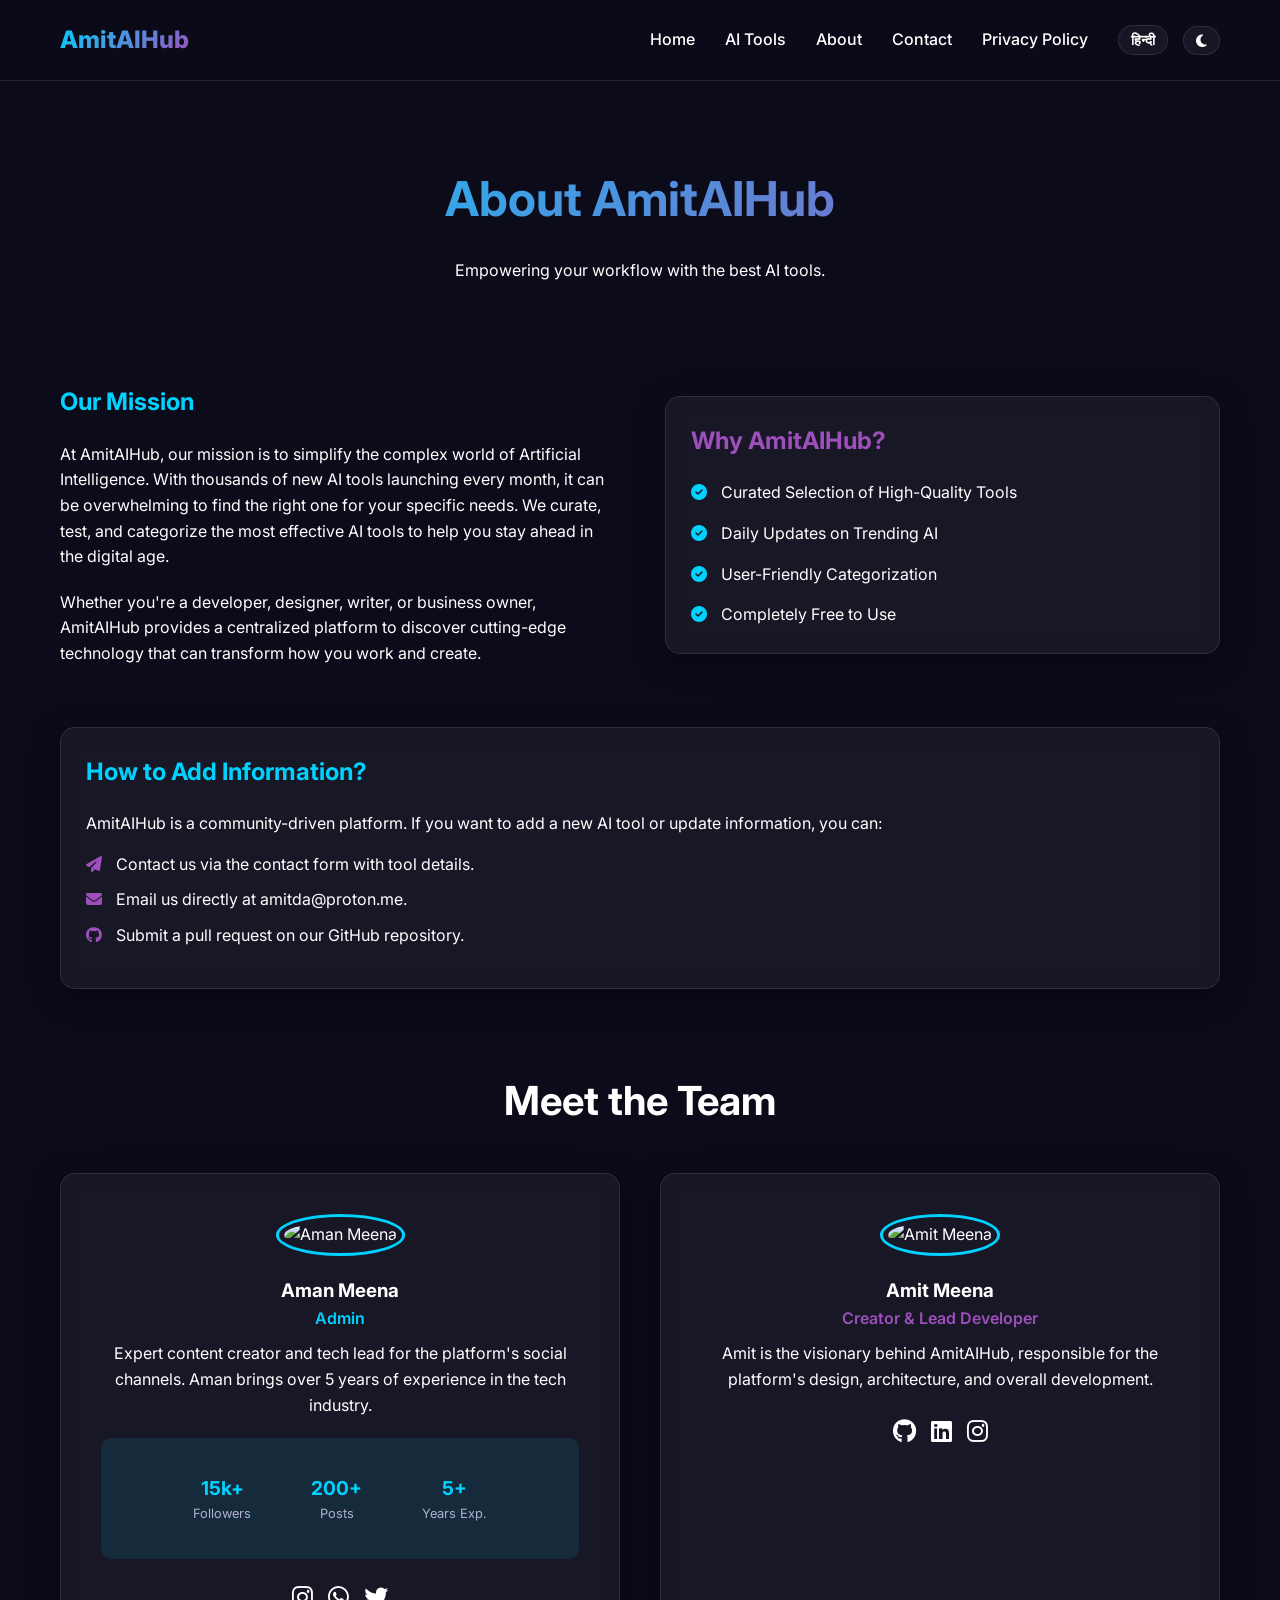
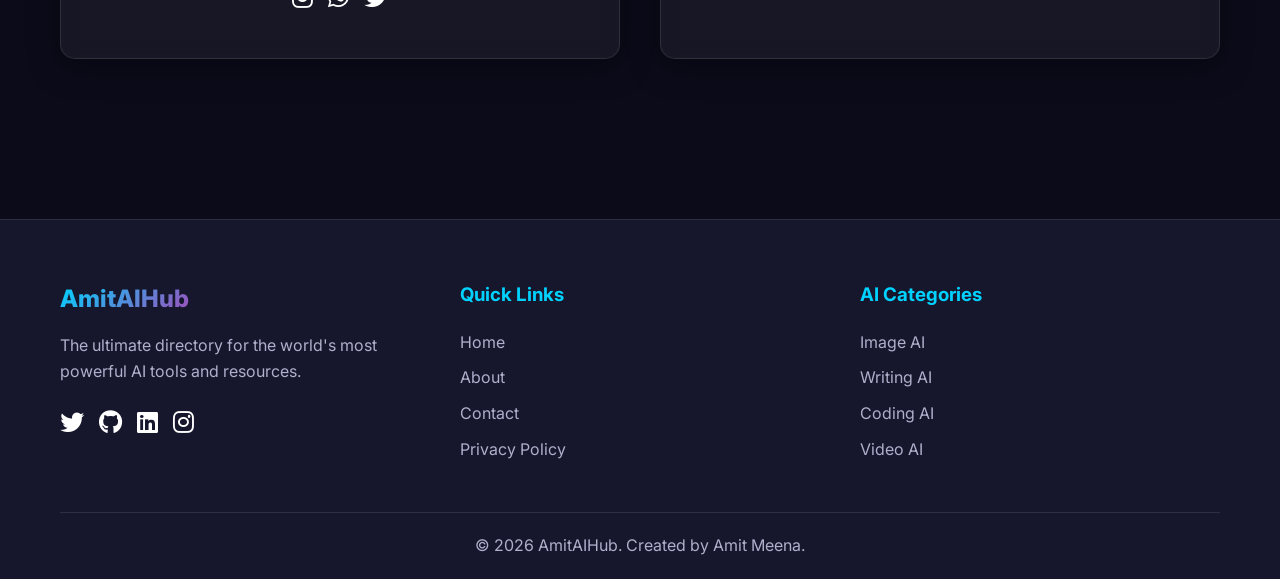
==== commit 93bb3210: "feat: implement advanced AI tools directory AmitAIHub Co-authored-by: TulsiMeena <251993659+TulsiMee" ====
--- a/about.html
+++ b/about.html
@@ -7,6 +7,8 @@
     <link rel="stylesheet" href="style.css">
     <link rel="stylesheet" href="https://cdnjs.cloudflare.com/ajax/libs/font-awesome/6.4.0/css/all.min.css">
     <link href="https://fonts.googleapis.com/css2?family=Inter:wght@400;500;600;700;800&display=swap" rel="stylesheet">
+    <link rel="manifest" href="manifest.json">
+    <meta name="theme-color" content="#00f2ff">
 </head>
 <body>
     <header>
@@ -78,19 +80,19 @@
                         <img src="https://raw.githubusercontent.com/Amitmeena55/Aman-Meena-/main/Technical_01.jpg" alt="Aman Meena" class="creator-img" loading="lazy">
                         <h3>Aman Meena</h3>
                         <p style="color: var(--accent-blue); font-weight: 600; margin-bottom: 10px;" data-i18n="admin-role">Admin</p>
-                        <p>Expert content creator and tech lead for the platform's social channels. Aman brings over 5 years of experience in the tech industry.</p>
+                        <p data-i18n="aman-bio">Expert content creator and tech lead for the platform's social channels. Aman brings over 5 years of experience in the tech industry.</p>
                         <div class="stats-box">
                             <div class="stat-item">
                                 <strong>15k+</strong>
-                                <span>Followers</span>
+                                <span data-i18n="aman-followers">Followers</span>
                             </div>
                             <div class="stat-item">
                                 <strong>200+</strong>
-                                <span>Posts</span>
+                                <span data-i18n="aman-posts">Posts</span>
                             </div>
                             <div class="stat-item">
                                 <strong>5+</strong>
-                                <span>Years Exp.</span>
+                                <span data-i18n="aman-exp">Years Exp.</span>
                             </div>
                         </div>
                         <div class="social-icons" style="justify-content: center; margin-top: 20px;">
@@ -105,7 +107,7 @@
                         <img src="https://raw.githubusercontent.com/Amitmeena55/Aman-Meena-/main/Amit%20meena.jpg" alt="Amit Meena" class="creator-img" loading="lazy">
                         <h3>Amit Meena</h3>
                         <p style="color: var(--accent-purple); font-weight: 600; margin-bottom: 10px;" data-i18n="creator-role">Creator & Lead Developer</p>
-                        <p>Amit is the visionary behind AmitAIHub, responsible for the platform's design, architecture, and overall development.</p>
+                        <p data-i18n="amit-bio">Amit is the visionary behind AmitAIHub, responsible for the platform's design, architecture, and overall development.</p>
                         <div class="social-icons" style="justify-content: center; margin-top: 20px;">
                             <a href="#"><i class="fab fa-github"></i></a>
                             <a href="#"><i class="fab fa-linkedin"></i></a>
@@ -116,6 +118,11 @@
             </div>
         </section>
     </main>
+
+    <!-- Back to Top Button -->
+    <button id="backToTop" class="back-to-top" title="Go to top">
+        <i class="fas fa-arrow-up"></i>
+    </button>
 
     <footer>
         <div class="container">
--- a/style.css
+++ b/style.css
@@ -88,6 +88,208 @@
     transform: translateY(-2px);
 }
 
+/* Modal Styles */
+.modal {
+    display: none;
+    position: fixed;
+    z-index: 2000;
+    left: 0;
+    top: 0;
+    width: 100%;
+    height: 100%;
+    background-color: rgba(0, 0, 0, 0.8);
+    backdrop-filter: blur(8px);
+    overflow-y: auto;
+    padding: 20px;
+}
+
+.modal-content {
+    margin: 5% auto;
+    width: 90%;
+    max-width: 700px;
+    position: relative;
+    padding: 40px;
+    animation: modalSlide 0.3s ease;
+}
+
+@keyframes modalSlide {
+    from { transform: translateY(-50px); opacity: 0; }
+    to { transform: translateY(0); opacity: 1; }
+}
+
+.close-modal {
+    position: absolute;
+    right: 20px;
+    top: 15px;
+    font-size: 28px;
+    font-weight: bold;
+    color: var(--text-muted);
+    cursor: pointer;
+    transition: 0.3s;
+}
+
+.close-modal:hover {
+    color: var(--accent-blue);
+}
+
+.modal-header {
+    margin-bottom: 25px;
+    border-bottom: 1px solid rgba(255, 255, 255, 0.1);
+    padding-bottom: 20px;
+}
+
+.modal-header h2 {
+    font-size: 2rem;
+    margin-bottom: 10px;
+    background: linear-gradient(to right, var(--accent-blue), var(--accent-purple));
+    -webkit-background-clip: text;
+    -webkit-text-fill-color: transparent;
+}
+
+.modal-grid {
+    display: grid;
+    grid-template-columns: 1fr 1fr;
+    gap: 20px;
+    margin-bottom: 30px;
+}
+
+.modal-info-item h4 {
+    color: var(--accent-blue);
+    margin-bottom: 5px;
+    font-size: 0.9rem;
+    text-transform: uppercase;
+}
+
+.modal-description {
+    line-height: 1.8;
+    margin-bottom: 30px;
+    color: var(--text-muted);
+}
+
+.modal-features {
+    margin-bottom: 30px;
+}
+
+.modal-features h3 {
+    margin-bottom: 15px;
+    font-size: 1.2rem;
+}
+
+.modal-features ul {
+    list-style: none;
+}
+
+.modal-features li {
+    margin-bottom: 10px;
+    display: flex;
+    align-items: center;
+    gap: 10px;
+}
+
+.modal-features li i {
+    color: var(--accent-blue);
+}
+
+@media (max-width: 600px) {
+    .modal-grid {
+        grid-template-columns: 1fr;
+    }
+    .modal-content {
+        padding: 25px;
+    }
+}
+
+/* Stats Section */
+.stats-section {
+    padding: 60px 0;
+    background: linear-gradient(to right, rgba(0, 242, 255, 0.05), rgba(188, 19, 254, 0.05));
+    border-top: 1px solid rgba(255, 255, 255, 0.05);
+    border-bottom: 1px solid rgba(255, 255, 255, 0.05);
+}
+
+.stats-grid {
+    display: grid;
+    grid-template-columns: repeat(auto-fit, minmax(200px, 1fr));
+    gap: 30px;
+    text-align: center;
+}
+
+.stat-item {
+    padding: 20px;
+}
+
+.stat-number {
+    font-size: 3rem;
+    font-weight: 800;
+    margin-bottom: 10px;
+    background: linear-gradient(to right, var(--accent-blue), var(--accent-purple));
+    -webkit-background-clip: text;
+    -webkit-text-fill-color: transparent;
+    display: inline-block;
+}
+
+.stat-number::after {
+    content: '+';
+    font-size: 2rem;
+    vertical-align: top;
+    margin-left: 2px;
+}
+
+.stat-label {
+    font-size: 1rem;
+    font-weight: 600;
+    color: var(--text-muted);
+    text-transform: uppercase;
+    letter-spacing: 1px;
+}
+
+/* FAQ Accordion */
+.faq-item {
+    margin-bottom: 15px;
+    padding: 0 !important;
+    overflow: hidden;
+}
+
+.faq-question {
+    padding: 20px 25px;
+    display: flex;
+    justify-content: space-between;
+    align-items: center;
+    cursor: pointer;
+    transition: background 0.3s ease;
+}
+
+.faq-question:hover {
+    background: rgba(255, 255, 255, 0.03);
+}
+
+.faq-question h3 {
+    font-size: 1.1rem;
+    margin: 0;
+}
+
+.faq-question i {
+    transition: transform 0.3s ease;
+    color: var(--accent-blue);
+}
+
+.faq-answer {
+    max-height: 0;
+    overflow: hidden;
+    transition: max-height 0.3s ease-out, padding 0.3s ease;
+    background: rgba(0, 0, 0, 0.1);
+}
+
+.faq-item.active .faq-answer {
+    max-height: 200px;
+    padding: 20px 25px;
+    border-top: 1px solid rgba(255, 255, 255, 0.05);
+}
+
+.faq-item.active .faq-question i {
+    transform: rotate(180deg);
+}
+
 .btn-outline {
     background: transparent;
     border: 2px solid var(--accent-blue);
@@ -302,6 +504,55 @@
     justify-content: center;
     gap: 10px;
     margin-bottom: 60px;
+    margin-bottom: 20px;
+}
+
+/* Advanced Filters */
+.advanced-filters {
+    display: flex;
+    flex-wrap: wrap;
+    justify-content: center;
+    gap: 20px;
+    padding: 15px 25px;
+    margin-top: 20px;
+    border-radius: 15px;
+    max-width: 600px;
+    margin-left: auto;
+    margin-right: auto;
+}
+
+.filter-group {
+    display: flex;
+    align-items: center;
+    gap: 10px;
+}
+
+.filter-group label {
+    font-weight: 600;
+    font-size: 0.9rem;
+    color: var(--text-muted);
+}
+
+.filter-group select {
+    background: rgba(255, 255, 255, 0.05);
+    border: 1px solid rgba(255, 255, 255, 0.1);
+    color: var(--text-color);
+    padding: 5px 10px;
+    border-radius: 8px;
+    outline: none;
+    cursor: pointer;
+    font-family: inherit;
+    transition: all 0.3s ease;
+}
+
+[data-theme="light"] .filter-group select {
+    background: rgba(0, 0, 0, 0.05);
+    border: 1px solid rgba(0, 0, 0, 0.1);
+}
+
+.filter-group select:focus {
+    border-color: var(--accent-blue);
+    box-shadow: 0 0 10px rgba(0, 242, 255, 0.2);
 }
 
 .category-btn {
@@ -335,25 +586,46 @@
 }
 
 .tool-badge {
-    position: absolute;
-    top: 15px;
-    right: 15px;
-    padding: 4px 12px;
-    border-radius: 20px;
-    font-size: 0.8rem;
-    font-weight: bold;
+    padding: 4px 10px;
+    border-radius: 4px;
+    font-size: 0.7rem;
+    font-weight: 800;
     text-transform: uppercase;
+    letter-spacing: 0.5px;
 }
 
 .badge-new { background: #28a745; color: white; }
 .badge-trending { background: #ffc107; color: black; }
 
+.tool-card-header {
+    display: flex;
+    justify-content: space-between;
+    align-items: flex-start;
+    margin-bottom: 15px;
+}
+
+.tool-meta {
+    display: flex;
+    flex-direction: column;
+    gap: 5px;
+}
+
 .tool-category {
     font-size: 0.85rem;
     color: var(--accent-blue);
     font-weight: 600;
-    margin-bottom: 10px;
-    display: block;
+}
+
+.tool-pricing {
+    font-size: 0.7rem;
+    padding: 2px 8px;
+    border-radius: 4px;
+    background: rgba(var(--accent-blue-rgb), 0.1);
+    color: var(--accent-blue);
+    font-weight: 700;
+    display: inline-block;
+    width: fit-content;
+    text-transform: uppercase;
 }
 
 .tool-card h3 {
@@ -364,6 +636,74 @@
     color: var(--text-muted);
     font-size: 0.95rem;
     margin-bottom: 20px;
+    flex-grow: 1;
+}
+
+.tool-card {
+    display: flex;
+    flex-direction: column;
+}
+
+.tool-card-actions {
+    display: flex;
+    justify-content: space-between;
+    align-items: center;
+    margin-top: auto;
+}
+
+.tool-icon-btns {
+    display: flex;
+    gap: 10px;
+}
+
+.icon-btn {
+    background: var(--glass-bg);
+    border: 1px solid var(--glass-border);
+    color: var(--text-main);
+    width: 35px;
+    height: 35px;
+    border-radius: 50%;
+    display: flex;
+    align-items: center;
+    justify-content: center;
+    cursor: pointer;
+    transition: var(--transition);
+}
+
+.icon-btn:hover {
+    background: var(--accent-blue);
+    color: white;
+    transform: scale(1.1);
+}
+
+.fav-btn i.fas {
+    color: #ff4757;
+}
+
+/* Back to Top */
+.back-to-top {
+    position: fixed;
+    bottom: 30px;
+    right: 30px;
+    width: 50px;
+    height: 50px;
+    border-radius: 50%;
+    background: var(--neon-gradient);
+    color: white;
+    border: none;
+    cursor: pointer;
+    display: none;
+    align-items: center;
+    justify-content: center;
+    font-size: 1.2rem;
+    box-shadow: 0 4px 15px rgba(0, 0, 0, 0.3);
+    z-index: 999;
+    transition: var(--transition);
+}
+
+.back-to-top:hover {
+    transform: translateY(-5px);
+    box-shadow: 0 0 20px var(--accent-blue);
 }
 
 /* Newsletter */
@@ -534,6 +874,13 @@
 
     .nav-links.active {
         display: flex;
+        max-height: 80vh;
+        overflow-y: auto;
+    }
+
+    .nav-actions {
+        flex-wrap: wrap;
+        justify-content: center;
     }
 
     .mobile-menu-btn {
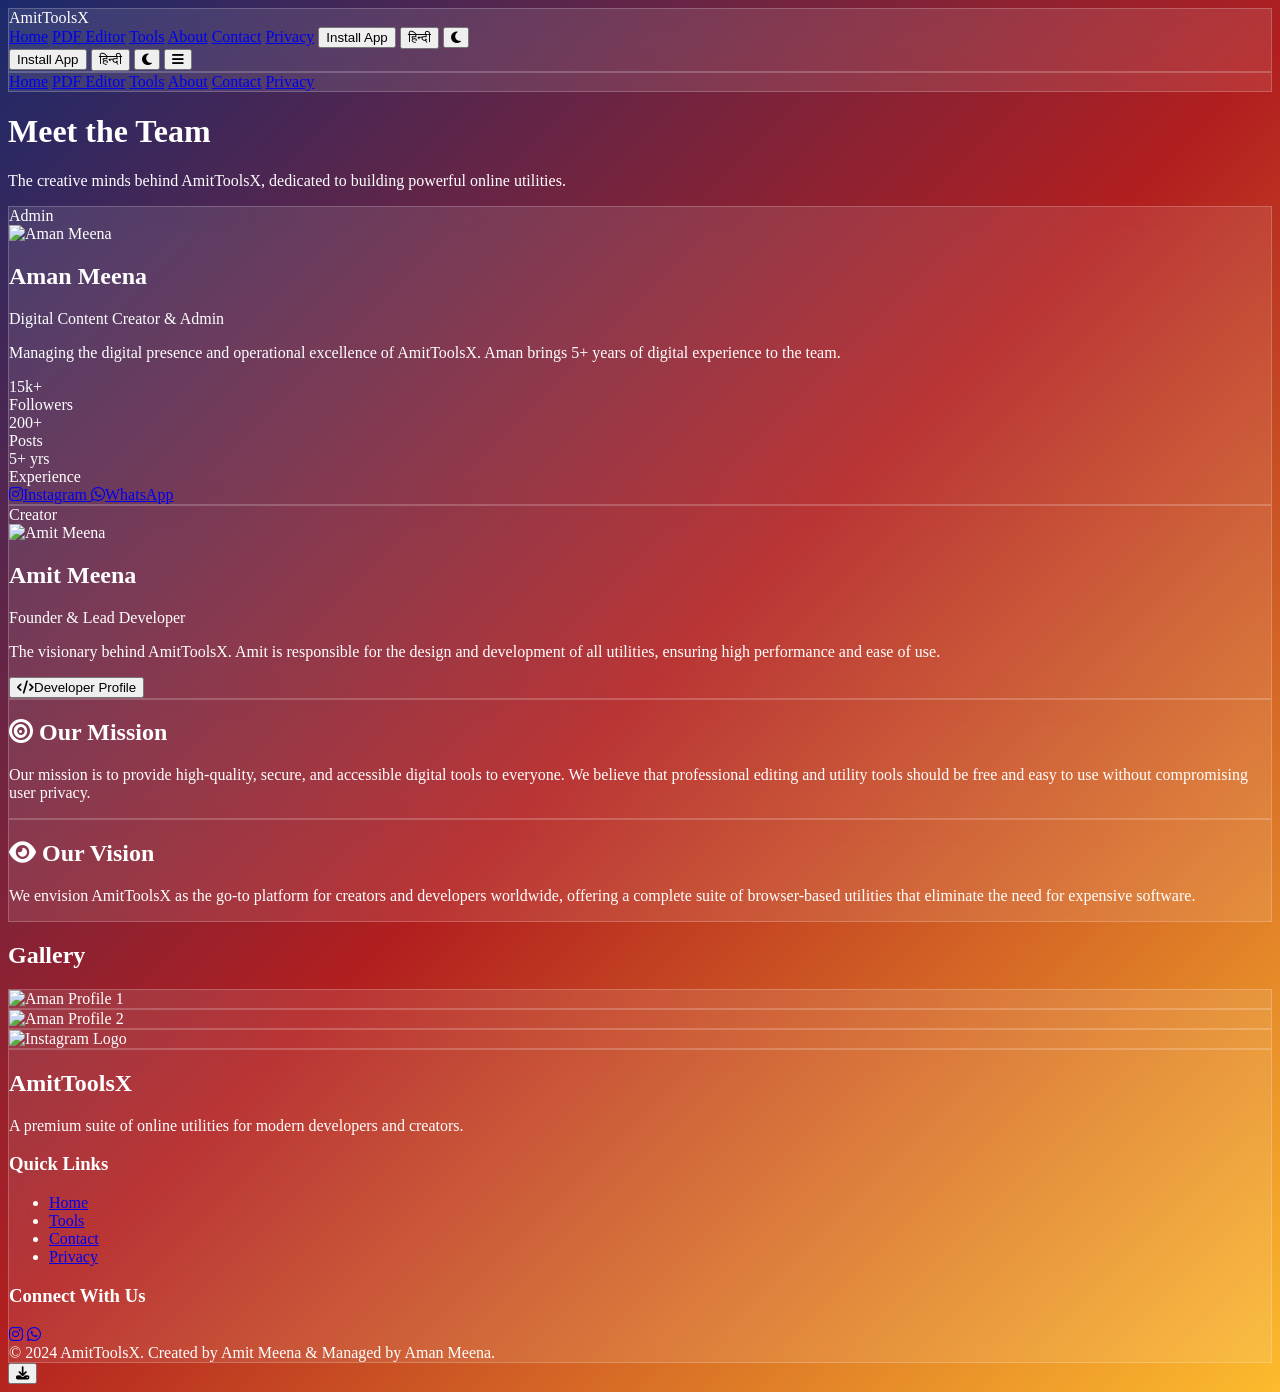
==== commit 1b1b607c: "feat: expand utility suite and polish UI/UX - Added Text-to-Speech, Color Picker, and Binary Tool to" ====
--- a/about.html
+++ b/about.html
@@ -3,165 +3,204 @@
 <head>
     <meta charset="UTF-8">
     <meta name="viewport" content="width=device-width, initial-scale=1.0">
-    <title>About Us - AmitAIHub</title>
+    <title>About Us - AmitToolsX</title>
+    <script src="https://cdn.tailwindcss.com"></script>
+    <link rel="stylesheet" href="https://cdnjs.cloudflare.com/ajax/libs/font-awesome/6.4.0/css/all.min.css">
     <link rel="stylesheet" href="style.css">
-    <link rel="stylesheet" href="https://cdnjs.cloudflare.com/ajax/libs/font-awesome/6.4.0/css/all.min.css">
-    <link href="https://fonts.googleapis.com/css2?family=Inter:wght@400;500;600;700;800&display=swap" rel="stylesheet">
     <link rel="manifest" href="manifest.json">
-    <meta name="theme-color" content="#00f2ff">
 </head>
-<body>
-    <header>
-        <div class="container">
-            <nav>
-                <a href="index.html" class="logo">AmitAIHub</a>
-                <div class="nav-links" id="navLinks">
-                    <a href="index.html" data-i18n="nav-home">Home</a>
-                    <a href="index.html#tools" data-i18n="nav-tools">AI Tools</a>
-                    <a href="about.html" data-i18n="nav-about">About</a>
-                    <a href="contact.html" data-i18n="nav-contact">Contact</a>
-                    <a href="privacy.html" data-i18n="nav-privacy">Privacy Policy</a>
-                    <div class="nav-actions">
-                        <button class="btn btn-outline" id="installBtn" style="display: none; padding: 5px 15px; font-size: 0.9rem;" data-i18n="nav-install">Install App</button>
-                        <button class="lang-toggle" id="langToggle">हिन्दी</button>
-                        <button class="theme-toggle" id="themeToggle">
-                            <i class="fas fa-moon"></i>
-                        </button>
-                    </div>
-                </div>
-                <button class="mobile-menu-btn" id="menuBtn">
-                    <i class="fas fa-bars"></i>
-                </button>
-            </nav>
-        </div>
-    </header>
-
-    <main>
-        <section class="page-header">
-            <div class="container">
-                <h1 data-i18n="about-h1">About AmitAIHub</h1>
-                <p data-i18n="about-p">Empowering your workflow with the best AI tools.</p>
-            </div>
-        </section>
-
-        <section class="section-content">
-            <div class="container">
-                <div class="about-grid">
-                    <div class="about-text">
-                        <h2 style="margin-bottom: 20px; color: var(--accent-blue);" data-i18n="mission-h2">Our Mission</h2>
-                        <p style="margin-bottom: 20px;" data-i18n="mission-p1">At AmitAIHub, our mission is to simplify the complex world of Artificial Intelligence. With thousands of new AI tools launching every month, it can be overwhelming to find the right one for your specific needs. We curate, test, and categorize the most effective AI tools to help you stay ahead in the digital age.</p>
-                        <p data-i18n="mission-p2">Whether you're a developer, designer, writer, or business owner, AmitAIHub provides a centralized platform to discover cutting-edge technology that can transform how you work and create.</p>
-                    </div>
-                    <div class="glass-card">
-                        <h2 style="margin-bottom: 20px; color: var(--accent-purple);" data-i18n="why-h2">Why AmitAIHub?</h2>
-                        <ul style="list-style: none;">
-                            <li style="margin-bottom: 15px;"><i class="fas fa-check-circle" style="color: var(--accent-blue); margin-right: 10px;"></i> <span data-i18n="why-li1">Curated Selection of High-Quality Tools</span></li>
-                            <li style="margin-bottom: 15px;"><i class="fas fa-check-circle" style="color: var(--accent-blue); margin-right: 10px;"></i> <span data-i18n="why-li2">Daily Updates on Trending AI</span></li>
-                            <li style="margin-bottom: 15px;"><i class="fas fa-check-circle" style="color: var(--accent-blue); margin-right: 10px;"></i> <span data-i18n="why-li3">User-Friendly Categorization</span></li>
-                            <li><i class="fas fa-check-circle" style="color: var(--accent-blue); margin-right: 10px;"></i> <span data-i18n="why-li4">Completely Free to Use</span></li>
-                        </ul>
-                    </div>
-                </div>
-
-                <div class="glass-card" style="margin-top: 60px;">
-                    <h2 style="margin-bottom: 20px; color: var(--accent-blue);" data-i18n="how-it-works-h2">How to Add Information?</h2>
-                    <p style="margin-bottom: 15px;" data-i18n="how-it-works-p1">AmitAIHub is a community-driven platform. If you want to add a new AI tool or update information, you can:</p>
-                    <ul style="list-style: none; margin-bottom: 15px;">
-                        <li style="margin-bottom: 10px;"><i class="fas fa-paper-plane" style="color: var(--accent-purple); margin-right: 10px;"></i> <span data-i18n="how-it-works-li1">Contact us via the contact form with tool details.</span></li>
-                        <li style="margin-bottom: 10px;"><i class="fas fa-envelope" style="color: var(--accent-purple); margin-right: 10px;"></i> <span data-i18n="how-it-works-li2">Email us directly at amitda@proton.me.</span></li>
-                        <li><i class="fab fa-github" style="color: var(--accent-purple); margin-right: 10px;"></i> <span data-i18n="how-it-works-li3">Submit a pull request on our GitHub repository.</span></li>
-                    </ul>
-                </div>
-
-                <h2 style="text-align: center; margin-top: 80px; margin-bottom: 40px; font-size: 2.5rem;" data-i18n="creator-h2">Meet the Team</h2>
-                <div class="team-grid">
-                    <!-- Admin: Aman Meena -->
-                    <div class="creator-card glass-card">
-                        <img src="https://raw.githubusercontent.com/Amitmeena55/Aman-Meena-/main/Technical_01.jpg" alt="Aman Meena" class="creator-img" loading="lazy">
-                        <h3>Aman Meena</h3>
-                        <p style="color: var(--accent-blue); font-weight: 600; margin-bottom: 10px;" data-i18n="admin-role">Admin</p>
-                        <p data-i18n="aman-bio">Expert content creator and tech lead for the platform's social channels. Aman brings over 5 years of experience in the tech industry.</p>
-                        <div class="stats-box">
-                            <div class="stat-item">
-                                <strong>15k+</strong>
-                                <span data-i18n="aman-followers">Followers</span>
+<body class="text-white font-sans bg-about">
+    <!-- Navigation -->
+    <nav class="glass sticky top-0 z-50 px-6 py-4 flex justify-between items-center">
+        <div class="text-2xl font-bold tracking-wider">AmitToolsX</div>
+        <div class="hidden md:flex items-center space-x-8 text-lg">
+            <a href="index.html" class="hover:text-blue-300 transition-colors" data-i18n="navHome">Home</a>
+            <a href="pdf-editor.html" class="hover:text-blue-300 transition-colors" data-i18n="navPDF">PDF Editor</a>
+            <a href="tools.html" class="hover:text-blue-300 transition-colors" data-i18n="navTools">Tools</a>
+            <a href="about.html" class="hover:text-blue-300 transition-colors text-blue-300 font-bold" data-i18n="navAbout">About</a>
+            <a href="contact.html" class="hover:text-blue-300 transition-colors" data-i18n="navContact">Contact</a>
+            <a href="privacy.html" class="hover:text-blue-300 transition-colors" data-i18n="navPrivacy">Privacy</a>
+            <button class="install-app-btn hidden px-3 py-1 bg-blue-600 rounded-lg text-sm font-bold hover:bg-blue-700 transition-all mr-4" data-i18n="installApp">Install App</button>
+            <button id="lang-toggle" class="px-3 py-1 bg-white/10 rounded-lg text-sm font-bold hover:bg-white/20 transition-all">हिन्दी</button>
+            <button id="theme-toggle" class="p-2 rounded-full hover:bg-white/10 transition-colors text-xl">
+                <i class="fas fa-moon" id="theme-icon"></i>
+            </button>
+        </div>
+        <div class="flex items-center space-x-4 md:hidden">
+            <button class="install-app-btn hidden px-3 py-1 bg-blue-600 rounded-lg text-sm font-bold mr-2" data-i18n="installApp">Install App</button>
+            <button id="lang-toggle-mobile" class="px-3 py-1 bg-white/10 rounded-lg text-sm font-bold">हिन्दी</button>
+            <button id="theme-toggle-mobile" class="p-2 rounded-full hover:bg-white/10 transition-colors text-xl">
+                <i class="fas fa-moon" id="theme-icon-mobile"></i>
+            </button>
+            <button id="menu-btn" class="text-3xl focus:outline-none">
+                <i class="fas fa-bars"></i>
+            </button>
+        </div>
+    </nav>
+
+    <!-- Mobile Menu -->
+    <div id="mobile-menu" class="hidden glass fixed top-16 left-0 w-full p-6 flex-col space-y-4 z-40 md:hidden">
+        <a href="index.html" class="hover:text-blue-300 transition-colors" data-i18n="navHome">Home</a>
+        <a href="pdf-editor.html" class="hover:text-blue-300 transition-colors" data-i18n="navPDF">PDF Editor</a>
+        <a href="tools.html" class="hover:text-blue-300 transition-colors" data-i18n="navTools">Tools</a>
+        <a href="about.html" class="hover:text-blue-300 transition-colors" data-i18n="navAbout">About</a>
+        <a href="contact.html" class="hover:text-blue-300 transition-colors" data-i18n="navContact">Contact</a>
+        <a href="privacy.html" class="hover:text-blue-300 transition-colors" data-i18n="navPrivacy">Privacy</a>
+    </div>
+
+    <main class="container mx-auto px-6 py-20">
+        <div class="text-center mb-20">
+            <h1 class="text-5xl md:text-7xl font-extrabold mb-6" data-i18n="aboutTitle">Meet the Team</h1>
+            <p class="text-2xl text-gray-200 max-w-2xl mx-auto" data-i18n="aboutSub">The creative minds behind AmitToolsX, dedicated to building powerful online utilities.</p>
+        </div>
+
+        <div class="grid grid-cols-1 lg:grid-cols-2 gap-16">
+            <!-- Aman Meena (Admin) -->
+            <div class="glass p-10 rounded-3xl profile-card transition-all duration-500 shadow-2xl relative overflow-hidden group">
+                <div class="absolute top-0 right-0 p-4">
+                    <span class="bg-blue-600 text-xs font-bold px-3 py-1 rounded-full uppercase tracking-widest">Admin</span>
+                </div>
+                <div class="flex flex-col md:flex-row items-center gap-8">
+                    <div class="w-48 h-48 rounded-full overflow-hidden border-4 border-blue-500/50 shadow-lg shrink-0">
+                        <img src="https://raw.githubusercontent.com/Amitmeena55/Aman-Meena-/main/Technical_01.jpg" alt="Aman Meena" class="w-full h-full object-cover profile-img transition-transform duration-500">
+                    </div>
+                    <div>
+                        <h2 class="text-3xl font-bold mb-2">Aman Meena</h2>
+                        <p class="text-blue-400 font-medium mb-4">Digital Content Creator & Admin</p>
+                        <p class="text-gray-300 leading-relaxed mb-6">
+                            Managing the digital presence and operational excellence of AmitToolsX. Aman brings 5+ years of digital experience to the team.
+                        </p>
+                        <div class="grid grid-cols-3 gap-4 mb-6 text-center">
+                            <div class="bg-white/10 rounded-xl p-2">
+                                <div class="text-xl font-bold text-blue-300">15k+</div>
+                                <div class="text-[10px] uppercase tracking-tighter" data-i18n="followers">Followers</div>
                             </div>
-                            <div class="stat-item">
-                                <strong>200+</strong>
-                                <span data-i18n="aman-posts">Posts</span>
+                            <div class="bg-white/10 rounded-xl p-2">
+                                <div class="text-xl font-bold text-blue-300">200+</div>
+                                <div class="text-[10px] uppercase tracking-tighter" data-i18n="posts">Posts</div>
                             </div>
-                            <div class="stat-item">
-                                <strong>5+</strong>
-                                <span data-i18n="aman-exp">Years Exp.</span>
+                            <div class="bg-white/10 rounded-xl p-2">
+                                <div class="text-xl font-bold text-blue-300">5+ yrs</div>
+                                <div class="text-[10px] uppercase tracking-tighter" data-i18n="experience">Experience</div>
                             </div>
                         </div>
-                        <div class="social-icons" style="justify-content: center; margin-top: 20px;">
-                            <a href="https://www.instagram.com/_.aman_x01___?igsh=MWhmaTdlM3J3bTF6dg==" target="_blank"><i class="fab fa-instagram"></i></a>
-                            <a href="https://whatsapp.com/channel/0029VaDFCbF9hXFDBUx8fe3E" target="_blank"><i class="fab fa-whatsapp"></i></a>
-                            <a href="#"><i class="fab fa-twitter"></i></a>
+                        <div class="flex space-x-4">
+                            <a href="https://www.instagram.com/_technical_01?igsh=MTdydjJkbWl3Y3ppeg==" target="_blank" class="bg-pink-600 hover:bg-pink-700 px-4 py-2 rounded-lg text-sm font-bold transition-colors">
+                                <i class="fab fa-instagram mr-2"></i>Instagram
+                            </a>
+                            <a href="https://whatsapp.com/channel/0029VaDFCbF9hXFDBUx8fe3E" target="_blank" class="bg-green-600 hover:bg-green-700 px-4 py-2 rounded-lg text-sm font-bold transition-colors">
+                                <i class="fab fa-whatsapp mr-2"></i>WhatsApp
+                            </a>
                         </div>
                     </div>
-
-                    <!-- Creator: Amit Meena -->
-                    <div class="creator-card glass-card">
-                        <img src="https://raw.githubusercontent.com/Amitmeena55/Aman-Meena-/main/Amit%20meena.jpg" alt="Amit Meena" class="creator-img" loading="lazy">
-                        <h3>Amit Meena</h3>
-                        <p style="color: var(--accent-purple); font-weight: 600; margin-bottom: 10px;" data-i18n="creator-role">Creator & Lead Developer</p>
-                        <p data-i18n="amit-bio">Amit is the visionary behind AmitAIHub, responsible for the platform's design, architecture, and overall development.</p>
-                        <div class="social-icons" style="justify-content: center; margin-top: 20px;">
-                            <a href="#"><i class="fab fa-github"></i></a>
-                            <a href="#"><i class="fab fa-linkedin"></i></a>
-                            <a href="#"><i class="fab fa-instagram"></i></a>
+                </div>
+            </div>
+
+            <!-- Amit Meena (Creator) -->
+            <div class="glass p-10 rounded-3xl profile-card transition-all duration-500 shadow-2xl relative overflow-hidden group">
+                <div class="absolute top-0 right-0 p-4">
+                    <span class="bg-purple-600 text-xs font-bold px-3 py-1 rounded-full uppercase tracking-widest">Creator</span>
+                </div>
+                <div class="flex flex-col md:flex-row items-center gap-8">
+                    <div class="w-48 h-48 rounded-full overflow-hidden border-4 border-purple-500/50 shadow-lg shrink-0">
+                        <img src="https://raw.githubusercontent.com/Amitmeena55/Aman-Meena-/main/Amit%20meena.jpg" alt="Amit Meena" class="w-full h-full object-cover profile-img transition-transform duration-500">
+                    </div>
+                    <div>
+                        <h2 class="text-3xl font-bold mb-2">Amit Meena</h2>
+                        <p class="text-purple-400 font-medium mb-4">Founder & Lead Developer</p>
+                        <p class="text-gray-300 leading-relaxed mb-6">
+                            The visionary behind AmitToolsX. Amit is responsible for the design and development of all utilities, ensuring high performance and ease of use.
+                        </p>
+                        <div class="flex space-x-4">
+                            <button class="bg-purple-600 hover:bg-purple-700 px-4 py-2 rounded-lg text-sm font-bold transition-colors">
+                                <i class="fas fa-code mr-2"></i>Developer Profile
+                            </button>
                         </div>
                     </div>
                 </div>
             </div>
-        </section>
+        </div>
+
+        <!-- Mission & Vision -->
+        <div class="grid grid-cols-1 md:grid-cols-2 gap-12 mt-32">
+            <div class="glass p-12 rounded-3xl border border-white/10 hover:border-blue-400/30 transition-all">
+                <h2 class="text-3xl font-bold mb-6 flex items-center">
+                    <i class="fas fa-bullseye text-blue-400 mr-4"></i>
+                    <span data-i18n="missionTitle">Our Mission</span>
+                </h2>
+                <p class="text-gray-300 text-lg leading-relaxed" data-i18n="missionText">
+                    Our mission is to provide high-quality, secure, and accessible digital tools to everyone. We believe that professional editing and utility tools should be free and easy to use without compromising user privacy.
+                </p>
+            </div>
+            <div class="glass p-12 rounded-3xl border border-white/10 hover:border-purple-400/30 transition-all">
+                <h2 class="text-3xl font-bold mb-6 flex items-center">
+                    <i class="fas fa-eye text-purple-400 mr-4"></i>
+                    <span data-i18n="visionTitle">Our Vision</span>
+                </h2>
+                <p class="text-gray-300 text-lg leading-relaxed" data-i18n="visionText">
+                    We envision AmitToolsX as the go-to platform for creators and developers worldwide, offering a complete suite of browser-based utilities that eliminate the need for expensive software.
+                </p>
+            </div>
+        </div>
+
+        <!-- Additional Images Grid -->
+        <div class="mt-32">
+            <h2 class="text-4xl font-bold text-center mb-12">Gallery</h2>
+            <div class="grid grid-cols-1 md:grid-cols-3 gap-6">
+                <div class="glass p-2 rounded-2xl overflow-hidden aspect-square">
+                    <img src="https://raw.githubusercontent.com/Amitmeena55/Aman-Meena-/main/aman1.jpg" alt="Aman Profile 1" class="w-full h-full object-cover rounded-xl hover:scale-110 transition-transform duration-700">
+                </div>
+                <div class="glass p-2 rounded-2xl overflow-hidden aspect-square">
+                    <img src="https://raw.githubusercontent.com/Amitmeena55/Aman-Meena-/main/aman3.jpg" alt="Aman Profile 2" class="w-full h-full object-cover rounded-xl hover:scale-110 transition-transform duration-700">
+                </div>
+                <div class="glass p-2 rounded-2xl overflow-hidden aspect-square">
+                    <img src="https://raw.githubusercontent.com/Amitmeena55/Aman-Meena-/main/Aman.jpg" alt="Instagram Logo" class="w-full h-full object-cover rounded-xl hover:scale-110 transition-transform duration-700">
+                </div>
+            </div>
+        </div>
     </main>
 
-    <!-- Back to Top Button -->
-    <button id="backToTop" class="back-to-top" title="Go to top">
-        <i class="fas fa-arrow-up"></i>
+    <!-- Footer -->
+    <footer class="glass mt-20 py-10 px-6">
+        <div class="container mx-auto grid grid-cols-1 md:grid-cols-3 gap-12 text-center md:text-left">
+            <div>
+                <h2 class="text-2xl font-bold mb-4">AmitToolsX</h2>
+                <p class="text-gray-300" data-i18n="footerAbout">A premium suite of online utilities for modern developers and creators.</p>
+            </div>
+            <div>
+                <h3 class="text-lg font-bold mb-4" data-i18n="footerLinks">Quick Links</h3>
+                <ul class="space-y-2 text-gray-300">
+                    <li><a href="index.html" class="hover:text-white" data-i18n="navHome">Home</a></li>
+                    <li><a href="tools.html" class="hover:text-white" data-i18n="navTools">Tools</a></li>
+                    <li><a href="contact.html" class="hover:text-white" data-i18n="navContact">Contact</a></li>
+                    <li><a href="privacy.html" class="hover:text-white" data-i18n="navPrivacy">Privacy</a></li>
+                </ul>
+            </div>
+            <div>
+                <h3 class="text-lg font-bold mb-4" data-i18n="footerConnect">Connect With Us</h3>
+                <div class="flex justify-center md:justify-start space-x-6 text-2xl">
+                    <a href="https://www.instagram.com/_technical_01?igsh=MTdydjJkbWl3Y3ppeg==" target="_blank" class="hover:text-pink-400 transition-colors"><i class="fab fa-instagram"></i></a>
+                    <a href="https://whatsapp.com/channel/0029VaDFCbF9hXFDBUx8fe3E" target="_blank" class="hover:text-green-400 transition-colors"><i class="fab fa-whatsapp"></i></a>
+                </div>
+            </div>
+        </div>
+        <div class="border-t border-white/10 mt-10 pt-6 text-center text-gray-400 text-sm">
+            &copy; 2024 AmitToolsX. <span data-i18n="footerCreatedBy">Created by</span> <span class="text-white font-bold">Amit Meena</span> & <span data-i18n="footerManagedBy">Managed by</span> <span class="text-white font-bold">Aman Meena</span>.
+        </div>
+    </footer>
+
+    <script src="script.js"></script>
+    <script>
+        const menuBtn = document.getElementById('menu-btn');
+        const mobileMenu = document.getElementById('mobile-menu');
+        menuBtn.addEventListener('click', () => {
+            mobileMenu.classList.toggle('hidden');
+            mobileMenu.classList.toggle('flex');
+        });
+    </script>
+    <!-- Floating Install Button for Mobile -->
+    <button class="install-app-btn hidden fixed bottom-6 right-6 z-[100] bg-blue-600 text-white p-4 rounded-full shadow-2xl flex items-center justify-center animate-bounce md:hidden">
+        <i class="fas fa-download text-xl"></i>
     </button>
-
-    <footer>
-        <div class="container">
-            <div class="footer-content">
-                <div class="footer-section">
-                    <a href="index.html" class="logo">AmitAIHub</a>
-                    <p style="margin-top: 15px; color: var(--text-muted);" data-i18n="footer-desc">The ultimate directory for the world's most powerful AI tools and resources.</p>
-                    <div class="social-icons">
-                        <a href="#"><i class="fab fa-twitter"></i></a>
-                        <a href="#"><i class="fab fa-github"></i></a>
-                        <a href="#"><i class="fab fa-linkedin"></i></a>
-                        <a href="#"><i class="fab fa-instagram"></i></a>
-                    </div>
-                </div>
-                <div class="footer-section">
-                    <h3 data-i18n="footer-quick">Quick Links</h3>
-                    <ul>
-                        <li><a href="index.html" data-i18n="nav-home">Home</a></li>
-                        <li><a href="about.html" data-i18n="nav-about">About Us</a></li>
-                        <li><a href="contact.html" data-i18n="nav-contact">Contact Us</a></li>
-                        <li><a href="privacy.html" data-i18n="nav-privacy">Privacy Policy</a></li>
-                    </ul>
-                </div>
-                <div class="footer-section">
-                    <h3 data-i18n="footer-categories">AI Categories</h3>
-                    <ul>
-                        <li><a href="index.html#tools" data-i18n="cat-image">Image AI</a></li>
-                        <li><a href="index.html#tools" data-i18n="cat-writing">Writing AI</a></li>
-                        <li><a href="index.html#tools" data-i18n="cat-coding">Coding AI</a></li>
-                        <li><a href="index.html#tools" data-i18n="cat-video">Video AI</a></li>
-                    </ul>
-                </div>
-            </div>
-            <div class="copyright">
-                <p data-i18n="copyright">© 2026 AmitAIHub. Created by Amit Meena.</p>
-            </div>
-        </div>
-    </footer>
-
-    <script src="script.js"></script>
 </body>
 </html>
--- a/style.css
+++ b/style.css
@@ -1,909 +1,123 @@
 :root {
-    /* Dark Theme (Default) */
-    --primary-bg-rgb: 11, 11, 26;
-    --primary-bg: rgb(var(--primary-bg-rgb));
-    --secondary-bg: #16162d;
-    --accent-blue-rgb: 0, 210, 255;
-    --accent-blue: rgb(var(--accent-blue-rgb));
-    --accent-purple: #9d50bb;
-    --text-main: #ffffff;
-    --text-muted: #b0b0cc;
-    --glass-bg: rgba(255, 255, 255, 0.05);
-    --glass-border: rgba(255, 255, 255, 0.1);
-    --card-shadow: 0 8px 32px 0 rgba(0, 0, 0, 0.37);
-    --neon-gradient: linear-gradient(135deg, var(--accent-blue), var(--accent-purple));
-    --transition: all 0.3s ease;
+    --bg-gradient: linear-gradient(135deg, #667eea 0%, #764ba2 100%);
+    --glass-bg: rgba(255, 255, 255, 0.1);
+    --glass-border: rgba(255, 255, 255, 0.2);
+    --text-primary: #ffffff;
+    --text-secondary: #e2e8f0;
+    --accent: #60a5fa;
 }
 
-[data-theme="light"] {
-    --primary-bg-rgb: 248, 249, 250;
-    --primary-bg: rgb(var(--primary-bg-rgb));
-    --secondary-bg: #ffffff;
-    --accent-blue-rgb: 0, 123, 255;
-    --accent-blue: rgb(var(--accent-blue-rgb));
-    --accent-purple: #6f42c1;
-    --text-main: #212529;
-    --text-muted: #6c757d;
-    --glass-bg: rgba(0, 0, 0, 0.05);
-    --glass-border: rgba(0, 0, 0, 0.1);
-    --card-shadow: 0 8px 32px 0 rgba(31, 38, 135, 0.15);
-}
-
-* {
-    margin: 0;
-    padding: 0;
-    box-sizing: border-box;
-    font-family: 'Inter', -apple-system, BlinkMacSystemFont, 'Segoe UI', Roboto, sans-serif;
-}
-
-html {
-    scroll-behavior: smooth;
+[data-theme="dark"] {
+    --bg-gradient: linear-gradient(135deg, #0f172a 0%, #1e1b4b 100%);
+    --glass-bg: rgba(0, 0, 0, 0.3);
+    --glass-border: rgba(255, 255, 255, 0.1);
+    --text-primary: #f8fafc;
+    --text-secondary: #94a3b8;
 }
 
 body {
-    background-color: var(--primary-bg);
-    color: var(--text-main);
-    line-height: 1.6;
-    transition: background-color 0.3s, color 0.3s;
-    overflow-x: hidden;
+    background: var(--bg-gradient);
+    color: var(--text-primary);
+    min-height: 100vh;
+    transition: background 0.3s ease, color 0.3s ease;
 }
 
-/* Animations */
-@keyframes fadeInUp {
-    from {
-        opacity: 0;
-        transform: translateY(20px);
-    }
-    to {
-        opacity: 1;
-        transform: translateY(0);
-    }
-}
-
-/* Utilities */
-.container {
-    max-width: 1200px;
-    margin: 0 auto;
-    padding: 0 20px;
-}
-
-.btn {
-    padding: 10px 25px;
-    border-radius: 50px;
-    border: none;
-    cursor: pointer;
-    font-weight: 600;
-    transition: var(--transition);
-    text-decoration: none;
-    display: inline-block;
-}
-
-.btn-primary {
-    background: var(--neon-gradient);
-    color: white;
-}
-
-.btn-primary:hover {
-    box-shadow: 0 0 15px var(--accent-blue);
-    transform: translateY(-2px);
-}
-
-/* Modal Styles */
-.modal {
-    display: none;
-    position: fixed;
-    z-index: 2000;
-    left: 0;
-    top: 0;
-    width: 100%;
-    height: 100%;
-    background-color: rgba(0, 0, 0, 0.8);
-    backdrop-filter: blur(8px);
-    overflow-y: auto;
-    padding: 20px;
-}
-
-.modal-content {
-    margin: 5% auto;
-    width: 90%;
-    max-width: 700px;
-    position: relative;
-    padding: 40px;
-    animation: modalSlide 0.3s ease;
-}
-
-@keyframes modalSlide {
-    from { transform: translateY(-50px); opacity: 0; }
-    to { transform: translateY(0); opacity: 1; }
-}
-
-.close-modal {
-    position: absolute;
-    right: 20px;
-    top: 15px;
-    font-size: 28px;
-    font-weight: bold;
-    color: var(--text-muted);
-    cursor: pointer;
-    transition: 0.3s;
-}
-
-.close-modal:hover {
-    color: var(--accent-blue);
-}
-
-.modal-header {
-    margin-bottom: 25px;
-    border-bottom: 1px solid rgba(255, 255, 255, 0.1);
-    padding-bottom: 20px;
-}
-
-.modal-header h2 {
-    font-size: 2rem;
-    margin-bottom: 10px;
-    background: linear-gradient(to right, var(--accent-blue), var(--accent-purple));
-    -webkit-background-clip: text;
-    -webkit-text-fill-color: transparent;
-}
-
-.modal-grid {
-    display: grid;
-    grid-template-columns: 1fr 1fr;
-    gap: 20px;
-    margin-bottom: 30px;
-}
-
-.modal-info-item h4 {
-    color: var(--accent-blue);
-    margin-bottom: 5px;
-    font-size: 0.9rem;
-    text-transform: uppercase;
-}
-
-.modal-description {
-    line-height: 1.8;
-    margin-bottom: 30px;
-    color: var(--text-muted);
-}
-
-.modal-features {
-    margin-bottom: 30px;
-}
-
-.modal-features h3 {
-    margin-bottom: 15px;
-    font-size: 1.2rem;
-}
-
-.modal-features ul {
-    list-style: none;
-}
-
-.modal-features li {
-    margin-bottom: 10px;
-    display: flex;
-    align-items: center;
-    gap: 10px;
-}
-
-.modal-features li i {
-    color: var(--accent-blue);
-}
-
-@media (max-width: 600px) {
-    .modal-grid {
-        grid-template-columns: 1fr;
-    }
-    .modal-content {
-        padding: 25px;
-    }
-}
-
-/* Stats Section */
-.stats-section {
-    padding: 60px 0;
-    background: linear-gradient(to right, rgba(0, 242, 255, 0.05), rgba(188, 19, 254, 0.05));
-    border-top: 1px solid rgba(255, 255, 255, 0.05);
-    border-bottom: 1px solid rgba(255, 255, 255, 0.05);
-}
-
-.stats-grid {
-    display: grid;
-    grid-template-columns: repeat(auto-fit, minmax(200px, 1fr));
-    gap: 30px;
-    text-align: center;
-}
-
-.stat-item {
-    padding: 20px;
-}
-
-.stat-number {
-    font-size: 3rem;
-    font-weight: 800;
-    margin-bottom: 10px;
-    background: linear-gradient(to right, var(--accent-blue), var(--accent-purple));
-    -webkit-background-clip: text;
-    -webkit-text-fill-color: transparent;
-    display: inline-block;
-}
-
-.stat-number::after {
-    content: '+';
-    font-size: 2rem;
-    vertical-align: top;
-    margin-left: 2px;
-}
-
-.stat-label {
-    font-size: 1rem;
-    font-weight: 600;
-    color: var(--text-muted);
-    text-transform: uppercase;
-    letter-spacing: 1px;
-}
-
-/* FAQ Accordion */
-.faq-item {
-    margin-bottom: 15px;
-    padding: 0 !important;
-    overflow: hidden;
-}
-
-.faq-question {
-    padding: 20px 25px;
-    display: flex;
-    justify-content: space-between;
-    align-items: center;
-    cursor: pointer;
-    transition: background 0.3s ease;
-}
-
-.faq-question:hover {
-    background: rgba(255, 255, 255, 0.03);
-}
-
-.faq-question h3 {
-    font-size: 1.1rem;
-    margin: 0;
-}
-
-.faq-question i {
-    transition: transform 0.3s ease;
-    color: var(--accent-blue);
-}
-
-.faq-answer {
-    max-height: 0;
-    overflow: hidden;
-    transition: max-height 0.3s ease-out, padding 0.3s ease;
-    background: rgba(0, 0, 0, 0.1);
-}
-
-.faq-item.active .faq-answer {
-    max-height: 200px;
-    padding: 20px 25px;
-    border-top: 1px solid rgba(255, 255, 255, 0.05);
-}
-
-.faq-item.active .faq-question i {
-    transform: rotate(180deg);
-}
-
-.btn-outline {
-    background: transparent;
-    border: 2px solid var(--accent-blue);
-    color: var(--accent-blue);
-}
-
-.btn-outline:hover {
-    background: var(--accent-blue);
-    color: white;
-}
-
-.glass-card {
+.glass {
     background: var(--glass-bg);
     backdrop-filter: blur(10px);
     -webkit-backdrop-filter: blur(10px);
     border: 1px solid var(--glass-border);
-    border-radius: 15px;
-    padding: 25px;
-    box-shadow: var(--card-shadow);
-    transition: var(--transition);
+    transition: transform 0.3s cubic-bezier(0.4, 0, 0.2, 1), background 0.3s ease;
 }
 
-/* Navbar */
-header {
-    position: sticky;
-    top: 0;
-    z-index: 1000;
-    background: rgba(var(--primary-bg-rgb), 0.8);
-    backdrop-filter: blur(15px);
-    -webkit-backdrop-filter: blur(15px);
-    border-bottom: 1px solid var(--glass-border);
+.bg-home { background: var(--bg-gradient); }
+.bg-about { background: linear-gradient(135deg, #1a2a6c 0%, #b21f1f 50%, #fdbb2d 100%); }
+.bg-contact { background: linear-gradient(135deg, #0f2027 0%, #203a43 50%, #2c5364 100%); }
+.bg-privacy { background: linear-gradient(135deg, #2c3e50 0%, #000000 100%); }
+
+/* Custom Scrollbar */
+.custom-scrollbar::-webkit-scrollbar {
+    width: 5px;
 }
-
-nav {
-    height: 80px;
-    display: flex;
-    justify-content: space-between;
-    align-items: center;
+.custom-scrollbar::-webkit-scrollbar-track {
+    background: rgba(0, 0, 0, 0.05);
 }
-
-.logo {
-    font-size: 1.5rem;
-    font-weight: 800;
-    background: var(--neon-gradient);
-    -webkit-background-clip: text;
-    -webkit-text-fill-color: transparent;
-    text-decoration: none;
-}
-
-.nav-links {
-    display: flex;
-    gap: 30px;
-    align-items: center;
-}
-
-.nav-links a {
-    text-decoration: none;
-    color: var(--text-main);
-    font-weight: 500;
-    transition: var(--transition);
-}
-
-.nav-links a:hover {
-    color: var(--accent-blue);
-}
-
-.nav-actions {
-    display: flex;
-    align-items: center;
-    gap: 15px;
-}
-
-.theme-toggle, .lang-toggle {
-    background: var(--glass-bg);
-    border: 1px solid var(--glass-border);
-    color: var(--text-main);
-    cursor: pointer;
-    padding: 5px 12px;
-    border-radius: 20px;
-    font-size: 0.9rem;
-    font-weight: 600;
-    transition: var(--transition);
-}
-
-.theme-toggle:hover, .lang-toggle:hover {
-    background: var(--accent-blue);
-    color: white;
-}
-
-.mobile-menu-btn {
-    display: none;
-    font-size: 1.5rem;
-    background: none;
-    border: none;
-    color: var(--text-main);
-    cursor: pointer;
-}
-
-/* Footer */
-footer {
-    background: var(--secondary-bg);
-    padding: 60px 0 20px;
-    margin-top: 100px;
-    border-top: 1px solid var(--glass-border);
-}
-
-.footer-content {
-    display: grid;
-    grid-template-columns: repeat(auto-fit, minmax(250px, 1fr));
-    gap: 40px;
-    margin-bottom: 40px;
-}
-
-.footer-section h3 {
-    margin-bottom: 20px;
-    color: var(--accent-blue);
-}
-
-.footer-section ul {
-    list-style: none;
-}
-
-.footer-section ul li {
-    margin-bottom: 10px;
-}
-
-.footer-section ul li a {
-    color: var(--text-muted);
-    text-decoration: none;
-    transition: var(--transition);
-}
-
-.footer-section ul li a:hover {
-    color: var(--accent-purple);
-    padding-left: 5px;
-}
-
-.social-icons {
-    display: flex;
-    gap: 15px;
-    margin-top: 20px;
-}
-
-.social-icons a {
-    color: var(--text-main);
-    font-size: 1.5rem;
-    transition: var(--transition);
-}
-
-.social-icons a:hover {
-    color: var(--accent-blue);
-    transform: scale(1.2);
-}
-
-.copyright {
-    text-align: center;
-    padding-top: 20px;
-    border-top: 1px solid var(--glass-border);
-    color: var(--text-muted);
-}
-
-/* Hero Section */
-.hero {
-    padding: 100px 0 60px;
-    text-align: center;
-    background: radial-gradient(circle at center, rgba(157, 80, 187, 0.1) 0%, transparent 70%);
-}
-
-.hero h1 {
-    font-size: 3.5rem;
-    margin-bottom: 20px;
-    animation: fadeInUp 0.8s ease-out;
-}
-
-.hero p {
-    font-size: 1.2rem;
-    color: var(--text-muted);
-    max-width: 700px;
-    margin: 0 auto 40px;
-    animation: fadeInUp 1s ease-out;
-}
-
-/* Search Bar */
-.search-container {
-    max-width: 600px;
-    margin: 0 auto 60px;
-    position: relative;
-    animation: fadeInUp 1.2s ease-out;
-}
-
-.search-container input {
-    width: 100%;
-    padding: 15px 25px;
-    border-radius: 50px;
-    border: 1px solid var(--glass-border);
-    background: var(--glass-bg);
-    color: var(--text-main);
-    font-size: 1.1rem;
-    outline: none;
-    transition: var(--transition);
-}
-
-.search-container input:focus {
-    border-color: var(--accent-blue);
-    box-shadow: 0 0 15px rgba(0, 210, 255, 0.3);
-}
-
-/* Category Filter */
-.categories {
-    display: flex;
-    flex-wrap: wrap;
-    justify-content: center;
-    gap: 10px;
-    margin-bottom: 60px;
-    margin-bottom: 20px;
-}
-
-/* Advanced Filters */
-.advanced-filters {
-    display: flex;
-    flex-wrap: wrap;
-    justify-content: center;
-    gap: 20px;
-    padding: 15px 25px;
-    margin-top: 20px;
-    border-radius: 15px;
-    max-width: 600px;
-    margin-left: auto;
-    margin-right: auto;
-}
-
-.filter-group {
-    display: flex;
-    align-items: center;
-    gap: 10px;
-}
-
-.filter-group label {
-    font-weight: 600;
-    font-size: 0.9rem;
-    color: var(--text-muted);
-}
-
-.filter-group select {
-    background: rgba(255, 255, 255, 0.05);
-    border: 1px solid rgba(255, 255, 255, 0.1);
-    color: var(--text-color);
-    padding: 5px 10px;
-    border-radius: 8px;
-    outline: none;
-    cursor: pointer;
-    font-family: inherit;
-    transition: all 0.3s ease;
-}
-
-[data-theme="light"] .filter-group select {
-    background: rgba(0, 0, 0, 0.05);
-    border: 1px solid rgba(0, 0, 0, 0.1);
-}
-
-.filter-group select:focus {
-    border-color: var(--accent-blue);
-    box-shadow: 0 0 10px rgba(0, 242, 255, 0.2);
-}
-
-.category-btn {
-    padding: 8px 15px;
-    border-radius: 20px;
-    border: 1px solid var(--glass-border);
-    background: var(--glass-bg);
-    color: var(--text-main);
-    cursor: pointer;
-    font-size: 0.9rem;
-    transition: var(--transition);
-}
-
-.category-btn.active, .category-btn:hover {
-    background: var(--neon-gradient);
-    border-color: transparent;
-    color: white;
-}
-
-/* Tool Grid */
-.tool-grid {
-    display: grid;
-    grid-template-columns: repeat(auto-fill, minmax(300px, 1fr));
-    gap: 30px;
-    margin-bottom: 80px;
-}
-
-.tool-card {
-    position: relative;
-    overflow: hidden;
-}
-
-.tool-badge {
-    padding: 4px 10px;
-    border-radius: 4px;
-    font-size: 0.7rem;
-    font-weight: 800;
-    text-transform: uppercase;
-    letter-spacing: 0.5px;
-}
-
-.badge-new { background: #28a745; color: white; }
-.badge-trending { background: #ffc107; color: black; }
-
-.tool-card-header {
-    display: flex;
-    justify-content: space-between;
-    align-items: flex-start;
-    margin-bottom: 15px;
-}
-
-.tool-meta {
-    display: flex;
-    flex-direction: column;
-    gap: 5px;
-}
-
-.tool-category {
-    font-size: 0.85rem;
-    color: var(--accent-blue);
-    font-weight: 600;
-}
-
-.tool-pricing {
-    font-size: 0.7rem;
-    padding: 2px 8px;
-    border-radius: 4px;
-    background: rgba(var(--accent-blue-rgb), 0.1);
-    color: var(--accent-blue);
-    font-weight: 700;
-    display: inline-block;
-    width: fit-content;
-    text-transform: uppercase;
-}
-
-.tool-card h3 {
-    margin-bottom: 15px;
-}
-
-.tool-card p {
-    color: var(--text-muted);
-    font-size: 0.95rem;
-    margin-bottom: 20px;
-    flex-grow: 1;
-}
-
-.tool-card {
-    display: flex;
-    flex-direction: column;
-}
-
-.tool-card-actions {
-    display: flex;
-    justify-content: space-between;
-    align-items: center;
-    margin-top: auto;
-}
-
-.tool-icon-btns {
-    display: flex;
-    gap: 10px;
-}
-
-.icon-btn {
-    background: var(--glass-bg);
-    border: 1px solid var(--glass-border);
-    color: var(--text-main);
-    width: 35px;
-    height: 35px;
-    border-radius: 50%;
-    display: flex;
-    align-items: center;
-    justify-content: center;
-    cursor: pointer;
-    transition: var(--transition);
-}
-
-.icon-btn:hover {
-    background: var(--accent-blue);
-    color: white;
-    transform: scale(1.1);
-}
-
-.fav-btn i.fas {
-    color: #ff4757;
-}
-
-/* Back to Top */
-.back-to-top {
-    position: fixed;
-    bottom: 30px;
-    right: 30px;
-    width: 50px;
-    height: 50px;
-    border-radius: 50%;
-    background: var(--neon-gradient);
-    color: white;
-    border: none;
-    cursor: pointer;
-    display: none;
-    align-items: center;
-    justify-content: center;
-    font-size: 1.2rem;
-    box-shadow: 0 4px 15px rgba(0, 0, 0, 0.3);
-    z-index: 999;
-    transition: var(--transition);
-}
-
-.back-to-top:hover {
-    transform: translateY(-5px);
-    box-shadow: 0 0 20px var(--accent-blue);
-}
-
-/* Newsletter */
-.newsletter {
-    padding: 80px 0;
-    text-align: center;
-}
-
-.newsletter-card {
-    max-width: 800px;
-    margin: 0 auto;
-}
-
-.newsletter-form {
-    display: flex;
-    gap: 10px;
-    max-width: 500px;
-    margin: 30px auto 0;
-}
-
-.newsletter-form input {
-    flex: 1;
-    padding: 12px 20px;
-    border-radius: 50px;
-    border: 1px solid var(--glass-border);
-    background: var(--glass-bg);
-    color: var(--text-main);
-    outline: none;
-}
-
-/* Page Content */
-.page-header {
-    padding: 80px 0 40px;
-    text-align: center;
-}
-
-.page-header h1 {
-    font-size: 3rem;
-    margin-bottom: 20px;
-    background: var(--neon-gradient);
-    -webkit-background-clip: text;
-    -webkit-text-fill-color: transparent;
-}
-
-.section-content {
-    padding: 60px 0;
-}
-
-/* About Page Styles */
-.about-grid {
-    display: grid;
-    grid-template-columns: 1fr 1fr;
-    gap: 50px;
-    align-items: center;
-}
-
-.team-grid {
-    display: grid;
-    grid-template-columns: repeat(auto-fit, minmax(350px, 1fr));
-    gap: 40px;
-    margin-top: 40px;
-}
-
-.creator-card {
-    text-align: center;
-    padding: 40px;
-}
-
-.creator-img {
-    width: 150px;
-    height: 150px;
-    border-radius: 50%;
-    margin-bottom: 20px;
-    border: 3px solid var(--accent-blue);
-    padding: 5px;
-    object-fit: cover;
-}
-
-.stats-box {
-    display: flex;
-    justify-content: center;
-    gap: 20px;
-    margin: 20px 0;
-    padding: 15px;
-    background: rgba(var(--accent-blue-rgb), 0.1);
+.custom-scrollbar::-webkit-scrollbar-thumb {
+    background: var(--accent);
     border-radius: 10px;
 }
 
-.stat-item {
-    display: flex;
-    flex-direction: column;
+/* Batch List Items */
+.batch-item {
+    background: rgba(255, 255, 255, 0.05);
+    border: 1px solid rgba(255, 255, 255, 0.1);
+    transition: all 0.2s ease;
+}
+.batch-item:hover {
+    background: rgba(255, 255, 255, 0.1);
+}
+.batch-item.active {
+    border-color: var(--accent);
+    background: rgba(96, 165, 250, 0.1);
 }
 
-.stat-item strong {
-    font-size: 1.2rem;
-    color: var(--accent-blue);
+/* Range Input Styling */
+input[type="range"] {
+    -webkit-appearance: none;
+    background: transparent;
+}
+input[type="range"]::-webkit-slider-thumb {
+    -webkit-appearance: none;
+    height: 14px;
+    width: 14px;
+    border-radius: 50%;
+    background: #ffffff;
+    cursor: pointer;
+    margin-top: -5px;
+    box-shadow: 0 0 5px rgba(0,0,0,0.3);
+}
+input[type="range"]::-webkit-slider-runnable-track {
+    width: 100%;
+    height: 4px;
+    background: rgba(255, 255, 255, 0.2);
+    border-radius: 2px;
 }
 
-.stat-item span {
-    font-size: 0.8rem;
-    color: var(--text-muted);
+/* Transitions */
+.hover-scale {
+    transition: transform 0.3s ease;
+}
+.hover-scale:hover {
+    transform: scale(1.02);
 }
 
-/* Contact Form */
-.contact-container {
-    display: grid;
-    grid-template-columns: 1fr 1.5fr;
-    gap: 40px;
+/* Cropping Overlay */
+#crop-overlay {
+    box-shadow: 0 0 0 9999px rgba(0, 0, 0, 0.5);
 }
 
-.contact-info .info-item {
-    margin-bottom: 20px;
-    text-align: center;
+/* Smooth tool interactions */
+.glass {
+    transition: transform 0.3s cubic-bezier(0.4, 0, 0.2, 1), border-color 0.3s ease;
 }
 
-.contact-info i {
-    font-size: 1.5rem;
-    color: var(--accent-blue);
-    margin-bottom: 10px;
+.glass:hover {
+    transform: translateY(-5px);
 }
 
-.contact-form .form-group {
-    margin-bottom: 20px;
+button {
+    transition: all 0.2s ease;
 }
 
-.contact-form label {
-    display: block;
-    margin-bottom: 8px;
-    font-weight: 500;
+button:active {
+    transform: scale(0.95);
 }
 
-.contact-form input,
-.contact-form textarea {
-    width: 100%;
-    padding: 12px 15px;
-    border-radius: 8px;
-    border: 1px solid var(--glass-border);
-    background: var(--glass-bg);
-    color: var(--text-main);
-    outline: none;
+/* Custom Color Picker Styling */
+input[type="color"]::-webkit-color-swatch-wrapper {
+	padding: 0;
 }
-
-.contact-form textarea {
-    height: 150px;
-    resize: vertical;
+input[type="color"]::-webkit-color-swatch {
+	border: none;
+    border-radius: 12px;
 }
-
-/* Responsive */
-@media (max-width: 992px) {
-    .about-grid {
-        grid-template-columns: 1fr;
-    }
-}
-
-@media (max-width: 768px) {
-    .nav-links {
-        display: none;
-        position: absolute;
-        top: 80px;
-        left: 0;
-        width: 100%;
-        background: var(--primary-bg);
-        flex-direction: column;
-        padding: 20px;
-        border-bottom: 1px solid var(--glass-border);
-        gap: 20px;
-    }
-
-    .nav-links.active {
-        display: flex;
-        max-height: 80vh;
-        overflow-y: auto;
-    }
-
-    .nav-actions {
-        flex-wrap: wrap;
-        justify-content: center;
-    }
-
-    .mobile-menu-btn {
-        display: block;
-    }
-
-    .hero h1 {
-        font-size: 2.5rem;
-    }
-
-    .contact-container {
-        grid-template-columns: 1fr;
-    }
-
-    .newsletter-form {
-        flex-direction: column;
-    }
-
-    .newsletter-form button {
-        width: 100%;
-    }
-
-    .team-grid {
-        grid-template-columns: 1fr;
-    }
-}
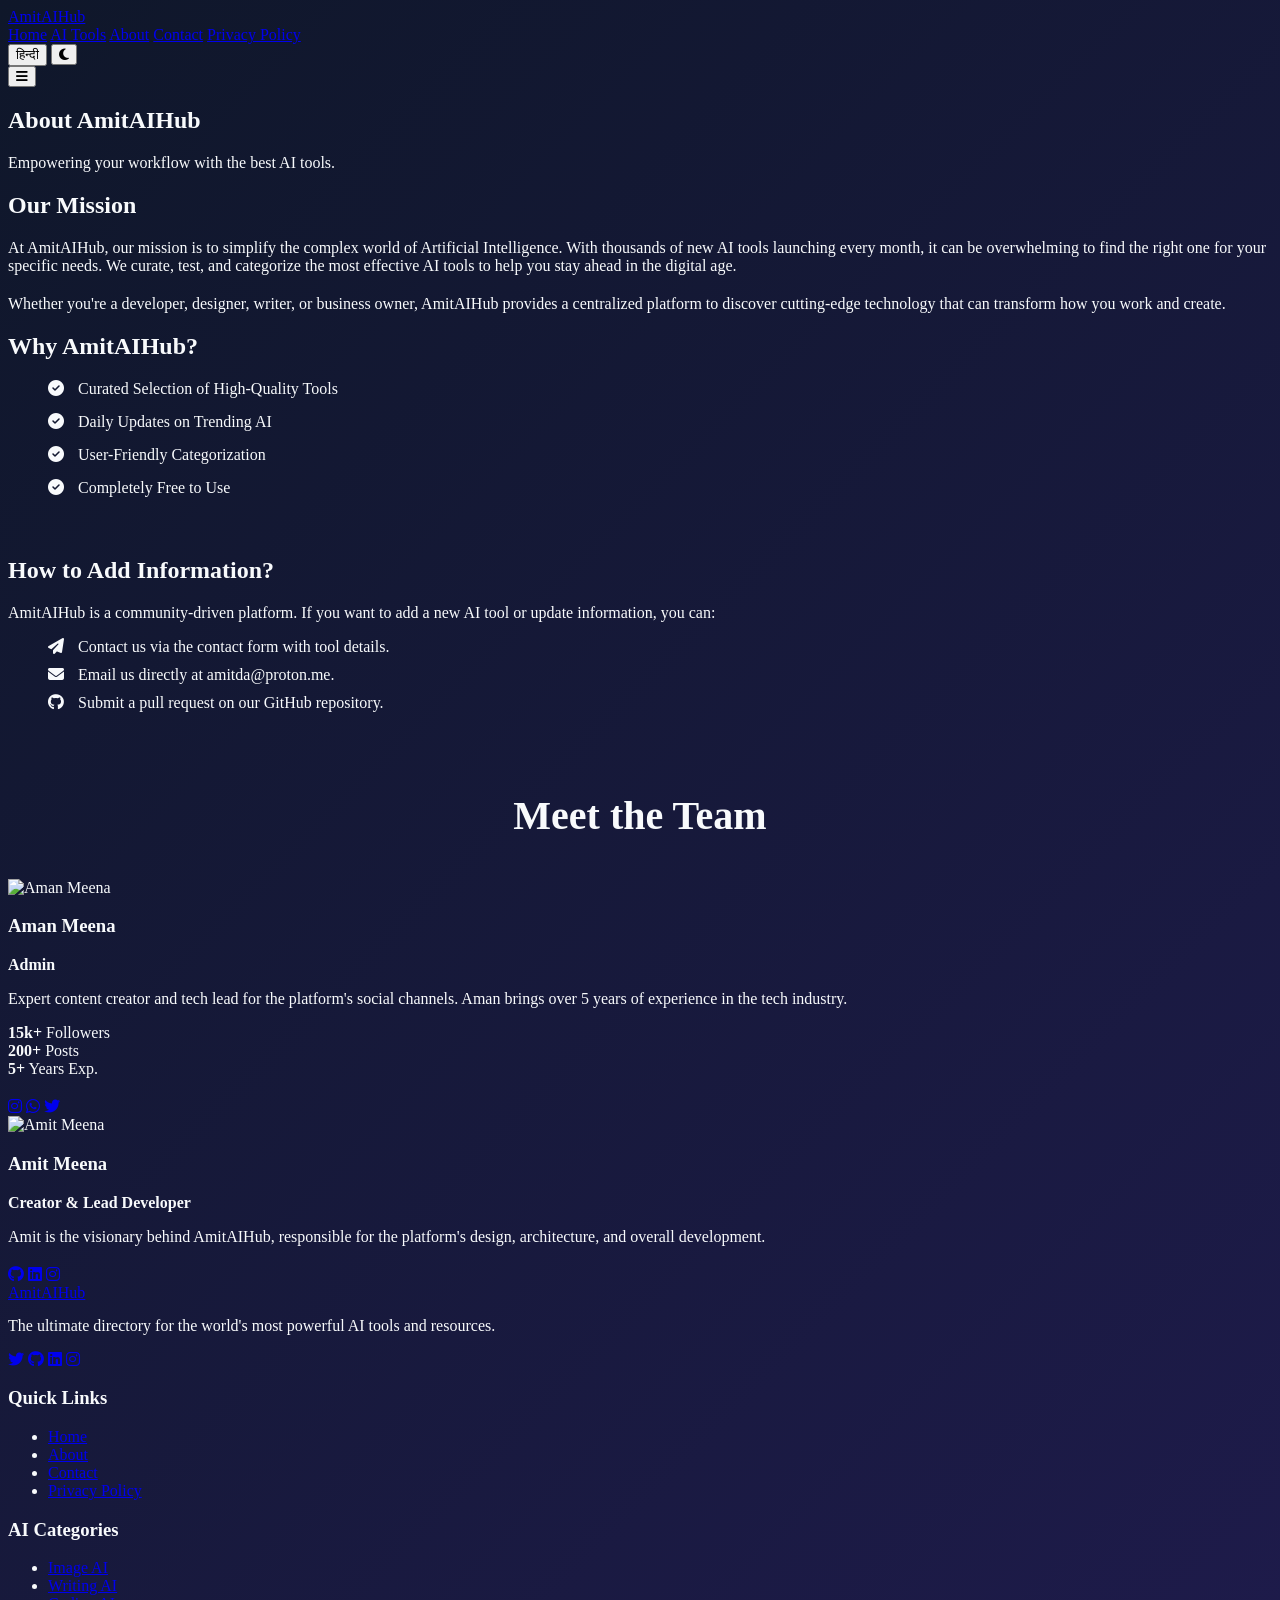
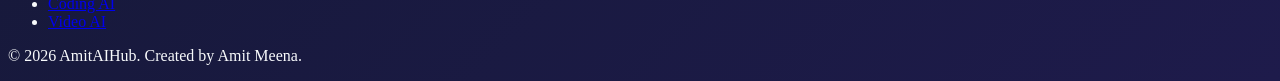
==== commit 0b1eaf6b: "Create AmitAIHub: A premium AI tools directory platform - Full multi-page website (Home, About, Cont" ====
--- a/about.html
+++ b/about.html
@@ -3,204 +3,166 @@
 <head>
     <meta charset="UTF-8">
     <meta name="viewport" content="width=device-width, initial-scale=1.0">
-    <title>About Us - AmitToolsX</title>
-    <script src="https://cdn.tailwindcss.com"></script>
+    <title>About Us - AmitAIHub</title>
+    <link rel="stylesheet" href="style.css">
     <link rel="stylesheet" href="https://cdnjs.cloudflare.com/ajax/libs/font-awesome/6.4.0/css/all.min.css">
-    <link rel="stylesheet" href="style.css">
+    <link href="https://fonts.googleapis.com/css2?family=Inter:wght@400;500;600;700;800&display=swap" rel="stylesheet">
     <link rel="manifest" href="manifest.json">
+    <meta name="theme-color" content="#00f2ff">
 </head>
-<body class="text-white font-sans bg-about">
-    <!-- Navigation -->
-    <nav class="glass sticky top-0 z-50 px-6 py-4 flex justify-between items-center">
-        <div class="text-2xl font-bold tracking-wider">AmitToolsX</div>
-        <div class="hidden md:flex items-center space-x-8 text-lg">
-            <a href="index.html" class="hover:text-blue-300 transition-colors" data-i18n="navHome">Home</a>
-            <a href="pdf-editor.html" class="hover:text-blue-300 transition-colors" data-i18n="navPDF">PDF Editor</a>
-            <a href="tools.html" class="hover:text-blue-300 transition-colors" data-i18n="navTools">Tools</a>
-            <a href="about.html" class="hover:text-blue-300 transition-colors text-blue-300 font-bold" data-i18n="navAbout">About</a>
-            <a href="contact.html" class="hover:text-blue-300 transition-colors" data-i18n="navContact">Contact</a>
-            <a href="privacy.html" class="hover:text-blue-300 transition-colors" data-i18n="navPrivacy">Privacy</a>
-            <button class="install-app-btn hidden px-3 py-1 bg-blue-600 rounded-lg text-sm font-bold hover:bg-blue-700 transition-all mr-4" data-i18n="installApp">Install App</button>
-            <button id="lang-toggle" class="px-3 py-1 bg-white/10 rounded-lg text-sm font-bold hover:bg-white/20 transition-all">हिन्दी</button>
-            <button id="theme-toggle" class="p-2 rounded-full hover:bg-white/10 transition-colors text-xl">
-                <i class="fas fa-moon" id="theme-icon"></i>
-            </button>
+<body>
+    <header>
+        <div class="container">
+            <nav>
+                <a href="index.html" class="logo">AmitAIHub</a>
+                <div class="nav-links" id="navLinks">
+                    <a href="index.html" data-i18n="nav-home">Home</a>
+                    <a href="index.html#tools" data-i18n="nav-tools">AI Tools</a>
+                    <a href="about.html" data-i18n="nav-about">About</a>
+                    <a href="contact.html" data-i18n="nav-contact">Contact</a>
+                    <a href="privacy.html" data-i18n="nav-privacy">Privacy Policy</a>
+                    <div class="nav-actions">
+                        <button class="btn btn-outline" id="installBtn" style="display: none; padding: 5px 15px; font-size: 0.9rem;" data-i18n="nav-install">Install App</button>
+                        <button class="lang-toggle" id="langToggle">हिन्दी</button>
+                        <button class="theme-toggle" id="themeToggle">
+                            <i class="fas fa-moon"></i>
+                        </button>
+                    </div>
+                </div>
+                <button class="mobile-menu-btn" id="menuBtn">
+                    <i class="fas fa-bars"></i>
+                </button>
+            </nav>
         </div>
-        <div class="flex items-center space-x-4 md:hidden">
-            <button class="install-app-btn hidden px-3 py-1 bg-blue-600 rounded-lg text-sm font-bold mr-2" data-i18n="installApp">Install App</button>
-            <button id="lang-toggle-mobile" class="px-3 py-1 bg-white/10 rounded-lg text-sm font-bold">हिन्दी</button>
-            <button id="theme-toggle-mobile" class="p-2 rounded-full hover:bg-white/10 transition-colors text-xl">
-                <i class="fas fa-moon" id="theme-icon-mobile"></i>
-            </button>
-            <button id="menu-btn" class="text-3xl focus:outline-none">
-                <i class="fas fa-bars"></i>
-            </button>
-        </div>
-    </nav>
+    </header>
 
-    <!-- Mobile Menu -->
-    <div id="mobile-menu" class="hidden glass fixed top-16 left-0 w-full p-6 flex-col space-y-4 z-40 md:hidden">
-        <a href="index.html" class="hover:text-blue-300 transition-colors" data-i18n="navHome">Home</a>
-        <a href="pdf-editor.html" class="hover:text-blue-300 transition-colors" data-i18n="navPDF">PDF Editor</a>
-        <a href="tools.html" class="hover:text-blue-300 transition-colors" data-i18n="navTools">Tools</a>
-        <a href="about.html" class="hover:text-blue-300 transition-colors" data-i18n="navAbout">About</a>
-        <a href="contact.html" class="hover:text-blue-300 transition-colors" data-i18n="navContact">Contact</a>
-        <a href="privacy.html" class="hover:text-blue-300 transition-colors" data-i18n="navPrivacy">Privacy</a>
-    </div>
+    <main>
+        <section class="page-header">
+            <div class="container">
+                <h1 data-i18n="about-h1">About AmitAIHub</h1>
+                <p data-i18n="about-p">Empowering your workflow with the best AI tools.</p>
+            </div>
+        </section>
 
-    <main class="container mx-auto px-6 py-20">
-        <div class="text-center mb-20">
-            <h1 class="text-5xl md:text-7xl font-extrabold mb-6" data-i18n="aboutTitle">Meet the Team</h1>
-            <p class="text-2xl text-gray-200 max-w-2xl mx-auto" data-i18n="aboutSub">The creative minds behind AmitToolsX, dedicated to building powerful online utilities.</p>
-        </div>
+        <section class="section-content">
+            <div class="container">
+                <div class="about-grid">
+                    <div class="about-text">
+                        <h2 style="margin-bottom: 20px; color: var(--accent-blue);" data-i18n="mission-h2">Our Mission</h2>
+                        <p style="margin-bottom: 20px;" data-i18n="mission-p1">At AmitAIHub, our mission is to simplify the complex world of Artificial Intelligence. With thousands of new AI tools launching every month, it can be overwhelming to find the right one for your specific needs. We curate, test, and categorize the most effective AI tools to help you stay ahead in the digital age.</p>
+                        <p data-i18n="mission-p2">Whether you're a developer, designer, writer, or business owner, AmitAIHub provides a centralized platform to discover cutting-edge technology that can transform how you work and create.</p>
+                    </div>
+                    <div class="glass-card">
+                        <h2 style="margin-bottom: 20px; color: var(--accent-purple);" data-i18n="why-h2">Why AmitAIHub?</h2>
+                        <ul style="list-style: none;">
+                            <li style="margin-bottom: 15px;"><i class="fas fa-check-circle" style="color: var(--accent-blue); margin-right: 10px;"></i> <span data-i18n="why-li1">Curated Selection of High-Quality Tools</span></li>
+                            <li style="margin-bottom: 15px;"><i class="fas fa-check-circle" style="color: var(--accent-blue); margin-right: 10px;"></i> <span data-i18n="why-li2">Daily Updates on Trending AI</span></li>
+                            <li style="margin-bottom: 15px;"><i class="fas fa-check-circle" style="color: var(--accent-blue); margin-right: 10px;"></i> <span data-i18n="why-li3">User-Friendly Categorization</span></li>
+                            <li><i class="fas fa-check-circle" style="color: var(--accent-blue); margin-right: 10px;"></i> <span data-i18n="why-li4">Completely Free to Use</span></li>
+                        </ul>
+                    </div>
+                </div>
 
-        <div class="grid grid-cols-1 lg:grid-cols-2 gap-16">
-            <!-- Aman Meena (Admin) -->
-            <div class="glass p-10 rounded-3xl profile-card transition-all duration-500 shadow-2xl relative overflow-hidden group">
-                <div class="absolute top-0 right-0 p-4">
-                    <span class="bg-blue-600 text-xs font-bold px-3 py-1 rounded-full uppercase tracking-widest">Admin</span>
+                <div class="glass-card" style="margin-top: 60px;">
+                    <h2 style="margin-bottom: 20px; color: var(--accent-blue);" data-i18n="how-it-works-h2">How to Add Information?</h2>
+                    <p style="margin-bottom: 15px;" data-i18n="how-it-works-p1">AmitAIHub is a community-driven platform. If you want to add a new AI tool or update information, you can:</p>
+                    <ul style="list-style: none; margin-bottom: 15px;">
+                        <li style="margin-bottom: 10px;"><i class="fas fa-paper-plane" style="color: var(--accent-purple); margin-right: 10px;"></i> <span data-i18n="how-it-works-li1">Contact us via the contact form with tool details.</span></li>
+                        <li style="margin-bottom: 10px;"><i class="fas fa-envelope" style="color: var(--accent-purple); margin-right: 10px;"></i> <span data-i18n="how-it-works-li2">Email us directly at amitda@proton.me.</span></li>
+                        <li><i class="fab fa-github" style="color: var(--accent-purple); margin-right: 10px;"></i> <span data-i18n="how-it-works-li3">Submit a pull request on our GitHub repository.</span></li>
+                    </ul>
                 </div>
-                <div class="flex flex-col md:flex-row items-center gap-8">
-                    <div class="w-48 h-48 rounded-full overflow-hidden border-4 border-blue-500/50 shadow-lg shrink-0">
-                        <img src="https://raw.githubusercontent.com/Amitmeena55/Aman-Meena-/main/Technical_01.jpg" alt="Aman Meena" class="w-full h-full object-cover profile-img transition-transform duration-500">
-                    </div>
-                    <div>
-                        <h2 class="text-3xl font-bold mb-2">Aman Meena</h2>
-                        <p class="text-blue-400 font-medium mb-4">Digital Content Creator & Admin</p>
-                        <p class="text-gray-300 leading-relaxed mb-6">
-                            Managing the digital presence and operational excellence of AmitToolsX. Aman brings 5+ years of digital experience to the team.
-                        </p>
-                        <div class="grid grid-cols-3 gap-4 mb-6 text-center">
-                            <div class="bg-white/10 rounded-xl p-2">
-                                <div class="text-xl font-bold text-blue-300">15k+</div>
-                                <div class="text-[10px] uppercase tracking-tighter" data-i18n="followers">Followers</div>
+
+                <h2 style="text-align: center; margin-top: 80px; margin-bottom: 40px; font-size: 2.5rem;" data-i18n="creator-h2">Meet the Team</h2>
+                <div class="team-grid">
+                    <!-- Admin: Aman Meena -->
+                    <div class="creator-card glass-card">
+                        <img src="https://raw.githubusercontent.com/Amitmeena55/Aman-Meena-/main/Technical_01.jpg" alt="Aman Meena" class="creator-img" loading="lazy">
+                        <h3>Aman Meena</h3>
+                        <p style="color: var(--accent-blue); font-weight: 600; margin-bottom: 10px;" data-i18n="admin-role">Admin</p>
+                        <p data-i18n="aman-bio">Expert content creator and tech lead for the platform's social channels. Aman brings over 5 years of experience in the tech industry.</p>
+                        <div class="stats-box">
+                            <div class="stat-item">
+                                <strong>15k+</strong>
+                                <span data-i18n="aman-followers">Followers</span>
                             </div>
-                            <div class="bg-white/10 rounded-xl p-2">
-                                <div class="text-xl font-bold text-blue-300">200+</div>
-                                <div class="text-[10px] uppercase tracking-tighter" data-i18n="posts">Posts</div>
+                            <div class="stat-item">
+                                <strong>200+</strong>
+                                <span data-i18n="aman-posts">Posts</span>
                             </div>
-                            <div class="bg-white/10 rounded-xl p-2">
-                                <div class="text-xl font-bold text-blue-300">5+ yrs</div>
-                                <div class="text-[10px] uppercase tracking-tighter" data-i18n="experience">Experience</div>
+                            <div class="stat-item">
+                                <strong>5+</strong>
+                                <span data-i18n="aman-exp">Years Exp.</span>
                             </div>
                         </div>
-                        <div class="flex space-x-4">
-                            <a href="https://www.instagram.com/_technical_01?igsh=MTdydjJkbWl3Y3ppeg==" target="_blank" class="bg-pink-600 hover:bg-pink-700 px-4 py-2 rounded-lg text-sm font-bold transition-colors">
-                                <i class="fab fa-instagram mr-2"></i>Instagram
-                            </a>
-                            <a href="https://whatsapp.com/channel/0029VaDFCbF9hXFDBUx8fe3E" target="_blank" class="bg-green-600 hover:bg-green-700 px-4 py-2 rounded-lg text-sm font-bold transition-colors">
-                                <i class="fab fa-whatsapp mr-2"></i>WhatsApp
-                            </a>
+                        <div class="social-icons" style="justify-content: center; margin-top: 20px;">
+                            <a href="https://www.instagram.com/_.aman_x01___?igsh=MWhmaTdlM3J3bTF6dg==" target="_blank"><i class="fab fa-instagram"></i></a>
+                            <a href="https://whatsapp.com/channel/0029VaDFCbF9hXFDBUx8fe3E" target="_blank"><i class="fab fa-whatsapp"></i></a>
+                            <a href="#"><i class="fab fa-twitter"></i></a>
+                        </div>
+                    </div>
+
+                    <!-- Creator: Amit Meena -->
+                    <div class="creator-card glass-card">
+                        <img src="https://raw.githubusercontent.com/Amitmeena55/Aman-Meena-/main/Amit%20meena.jpg" alt="Amit Meena" class="creator-img" loading="lazy">
+                        <h3>Amit Meena</h3>
+                        <p style="color: var(--accent-purple); font-weight: 600; margin-bottom: 10px;" data-i18n="creator-role">Creator & Lead Developer</p>
+                        <p data-i18n="amit-bio">Amit is the visionary behind AmitAIHub, responsible for the platform's design, architecture, and overall development.</p>
+                        <div class="social-icons" style="justify-content: center; margin-top: 20px;">
+                            <a href="#"><i class="fab fa-github"></i></a>
+                            <a href="#"><i class="fab fa-linkedin"></i></a>
+                            <a href="#"><i class="fab fa-instagram"></i></a>
                         </div>
                     </div>
                 </div>
             </div>
+        </section>
+    </main>
 
-            <!-- Amit Meena (Creator) -->
-            <div class="glass p-10 rounded-3xl profile-card transition-all duration-500 shadow-2xl relative overflow-hidden group">
-                <div class="absolute top-0 right-0 p-4">
-                    <span class="bg-purple-600 text-xs font-bold px-3 py-1 rounded-full uppercase tracking-widest">Creator</span>
-                </div>
-                <div class="flex flex-col md:flex-row items-center gap-8">
-                    <div class="w-48 h-48 rounded-full overflow-hidden border-4 border-purple-500/50 shadow-lg shrink-0">
-                        <img src="https://raw.githubusercontent.com/Amitmeena55/Aman-Meena-/main/Amit%20meena.jpg" alt="Amit Meena" class="w-full h-full object-cover profile-img transition-transform duration-500">
-                    </div>
-                    <div>
-                        <h2 class="text-3xl font-bold mb-2">Amit Meena</h2>
-                        <p class="text-purple-400 font-medium mb-4">Founder & Lead Developer</p>
-                        <p class="text-gray-300 leading-relaxed mb-6">
-                            The visionary behind AmitToolsX. Amit is responsible for the design and development of all utilities, ensuring high performance and ease of use.
-                        </p>
-                        <div class="flex space-x-4">
-                            <button class="bg-purple-600 hover:bg-purple-700 px-4 py-2 rounded-lg text-sm font-bold transition-colors">
-                                <i class="fas fa-code mr-2"></i>Developer Profile
-                            </button>
-                        </div>
+    <!-- Back to Top Button -->
+    <button id="backToTop" class="back-to-top" title="Go to top">
+        <i class="fas fa-arrow-up"></i>
+    </button>
+
+    <footer>
+        <div class="container">
+            <div class="footer-content">
+                <div class="footer-section">
+                    <a href="index.html" class="logo">AmitAIHub</a>
+                    <p style="margin-top: 15px; color: var(--text-muted);" data-i18n="footer-desc">The ultimate directory for the world's most powerful AI tools and resources.</p>
+                    <div class="social-icons">
+                        <a href="#"><i class="fab fa-twitter"></i></a>
+                        <a href="#"><i class="fab fa-github"></i></a>
+                        <a href="#"><i class="fab fa-linkedin"></i></a>
+                        <a href="#"><i class="fab fa-instagram"></i></a>
                     </div>
                 </div>
-            </div>
-        </div>
-
-        <!-- Mission & Vision -->
-        <div class="grid grid-cols-1 md:grid-cols-2 gap-12 mt-32">
-            <div class="glass p-12 rounded-3xl border border-white/10 hover:border-blue-400/30 transition-all">
-                <h2 class="text-3xl font-bold mb-6 flex items-center">
-                    <i class="fas fa-bullseye text-blue-400 mr-4"></i>
-                    <span data-i18n="missionTitle">Our Mission</span>
-                </h2>
-                <p class="text-gray-300 text-lg leading-relaxed" data-i18n="missionText">
-                    Our mission is to provide high-quality, secure, and accessible digital tools to everyone. We believe that professional editing and utility tools should be free and easy to use without compromising user privacy.
-                </p>
-            </div>
-            <div class="glass p-12 rounded-3xl border border-white/10 hover:border-purple-400/30 transition-all">
-                <h2 class="text-3xl font-bold mb-6 flex items-center">
-                    <i class="fas fa-eye text-purple-400 mr-4"></i>
-                    <span data-i18n="visionTitle">Our Vision</span>
-                </h2>
-                <p class="text-gray-300 text-lg leading-relaxed" data-i18n="visionText">
-                    We envision AmitToolsX as the go-to platform for creators and developers worldwide, offering a complete suite of browser-based utilities that eliminate the need for expensive software.
-                </p>
-            </div>
-        </div>
-
-        <!-- Additional Images Grid -->
-        <div class="mt-32">
-            <h2 class="text-4xl font-bold text-center mb-12">Gallery</h2>
-            <div class="grid grid-cols-1 md:grid-cols-3 gap-6">
-                <div class="glass p-2 rounded-2xl overflow-hidden aspect-square">
-                    <img src="https://raw.githubusercontent.com/Amitmeena55/Aman-Meena-/main/aman1.jpg" alt="Aman Profile 1" class="w-full h-full object-cover rounded-xl hover:scale-110 transition-transform duration-700">
+                <div class="footer-section">
+                    <h3 data-i18n="footer-quick">Quick Links</h3>
+                    <ul>
+                        <li><a href="index.html" data-i18n="nav-home">Home</a></li>
+                        <li><a href="about.html" data-i18n="nav-about">About Us</a></li>
+                        <li><a href="contact.html" data-i18n="nav-contact">Contact Us</a></li>
+                        <li><a href="privacy.html" data-i18n="nav-privacy">Privacy Policy</a></li>
+                    </ul>
                 </div>
-                <div class="glass p-2 rounded-2xl overflow-hidden aspect-square">
-                    <img src="https://raw.githubusercontent.com/Amitmeena55/Aman-Meena-/main/aman3.jpg" alt="Aman Profile 2" class="w-full h-full object-cover rounded-xl hover:scale-110 transition-transform duration-700">
-                </div>
-                <div class="glass p-2 rounded-2xl overflow-hidden aspect-square">
-                    <img src="https://raw.githubusercontent.com/Amitmeena55/Aman-Meena-/main/Aman.jpg" alt="Instagram Logo" class="w-full h-full object-cover rounded-xl hover:scale-110 transition-transform duration-700">
+                <div class="footer-section">
+                    <h3 data-i18n="footer-categories">AI Categories</h3>
+                    <ul>
+                        <li><a href="index.html#tools" data-i18n="cat-image">Image AI</a></li>
+                        <li><a href="index.html#tools" data-i18n="cat-writing">Writing AI</a></li>
+                        <li><a href="index.html#tools" data-i18n="cat-coding">Coding AI</a></li>
+                        <li><a href="index.html#tools" data-i18n="cat-video">Video AI</a></li>
+                    </ul>
                 </div>
             </div>
-        </div>
-    </main>
-
-    <!-- Footer -->
-    <footer class="glass mt-20 py-10 px-6">
-        <div class="container mx-auto grid grid-cols-1 md:grid-cols-3 gap-12 text-center md:text-left">
-            <div>
-                <h2 class="text-2xl font-bold mb-4">AmitToolsX</h2>
-                <p class="text-gray-300" data-i18n="footerAbout">A premium suite of online utilities for modern developers and creators.</p>
+            <div class="copyright">
+                <p data-i18n="copyright">© 2026 AmitAIHub. Created by Amit Meena.</p>
             </div>
-            <div>
-                <h3 class="text-lg font-bold mb-4" data-i18n="footerLinks">Quick Links</h3>
-                <ul class="space-y-2 text-gray-300">
-                    <li><a href="index.html" class="hover:text-white" data-i18n="navHome">Home</a></li>
-                    <li><a href="tools.html" class="hover:text-white" data-i18n="navTools">Tools</a></li>
-                    <li><a href="contact.html" class="hover:text-white" data-i18n="navContact">Contact</a></li>
-                    <li><a href="privacy.html" class="hover:text-white" data-i18n="navPrivacy">Privacy</a></li>
-                </ul>
-            </div>
-            <div>
-                <h3 class="text-lg font-bold mb-4" data-i18n="footerConnect">Connect With Us</h3>
-                <div class="flex justify-center md:justify-start space-x-6 text-2xl">
-                    <a href="https://www.instagram.com/_technical_01?igsh=MTdydjJkbWl3Y3ppeg==" target="_blank" class="hover:text-pink-400 transition-colors"><i class="fab fa-instagram"></i></a>
-                    <a href="https://whatsapp.com/channel/0029VaDFCbF9hXFDBUx8fe3E" target="_blank" class="hover:text-green-400 transition-colors"><i class="fab fa-whatsapp"></i></a>
-                </div>
-            </div>
-        </div>
-        <div class="border-t border-white/10 mt-10 pt-6 text-center text-gray-400 text-sm">
-            &copy; 2024 AmitToolsX. <span data-i18n="footerCreatedBy">Created by</span> <span class="text-white font-bold">Amit Meena</span> & <span data-i18n="footerManagedBy">Managed by</span> <span class="text-white font-bold">Aman Meena</span>.
         </div>
     </footer>
 
+    <script src="aiTools.js"></script>
     <script src="script.js"></script>
-    <script>
-        const menuBtn = document.getElementById('menu-btn');
-        const mobileMenu = document.getElementById('mobile-menu');
-        menuBtn.addEventListener('click', () => {
-            mobileMenu.classList.toggle('hidden');
-            mobileMenu.classList.toggle('flex');
-        });
-    </script>
-    <!-- Floating Install Button for Mobile -->
-    <button class="install-app-btn hidden fixed bottom-6 right-6 z-[100] bg-blue-600 text-white p-4 rounded-full shadow-2xl flex items-center justify-center animate-bounce md:hidden">
-        <i class="fas fa-download text-xl"></i>
-    </button>
 </body>
 </html>
